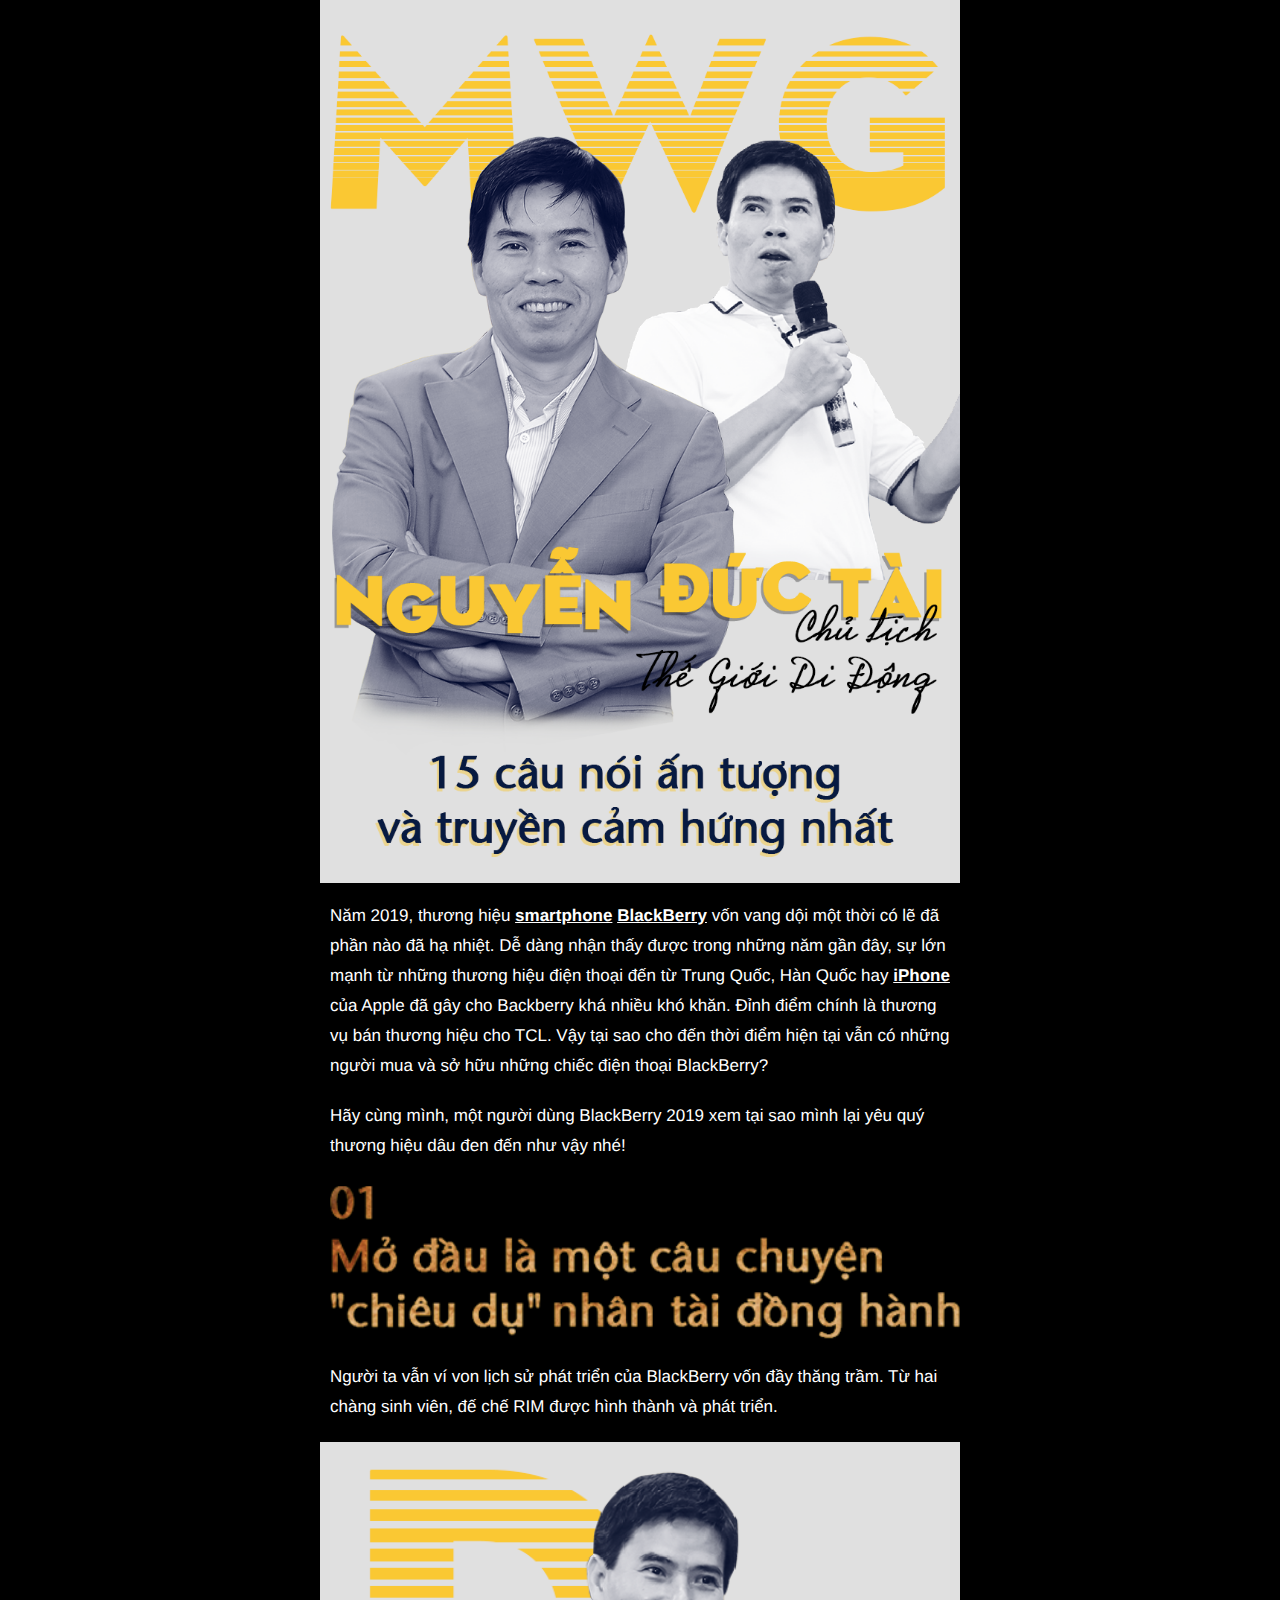
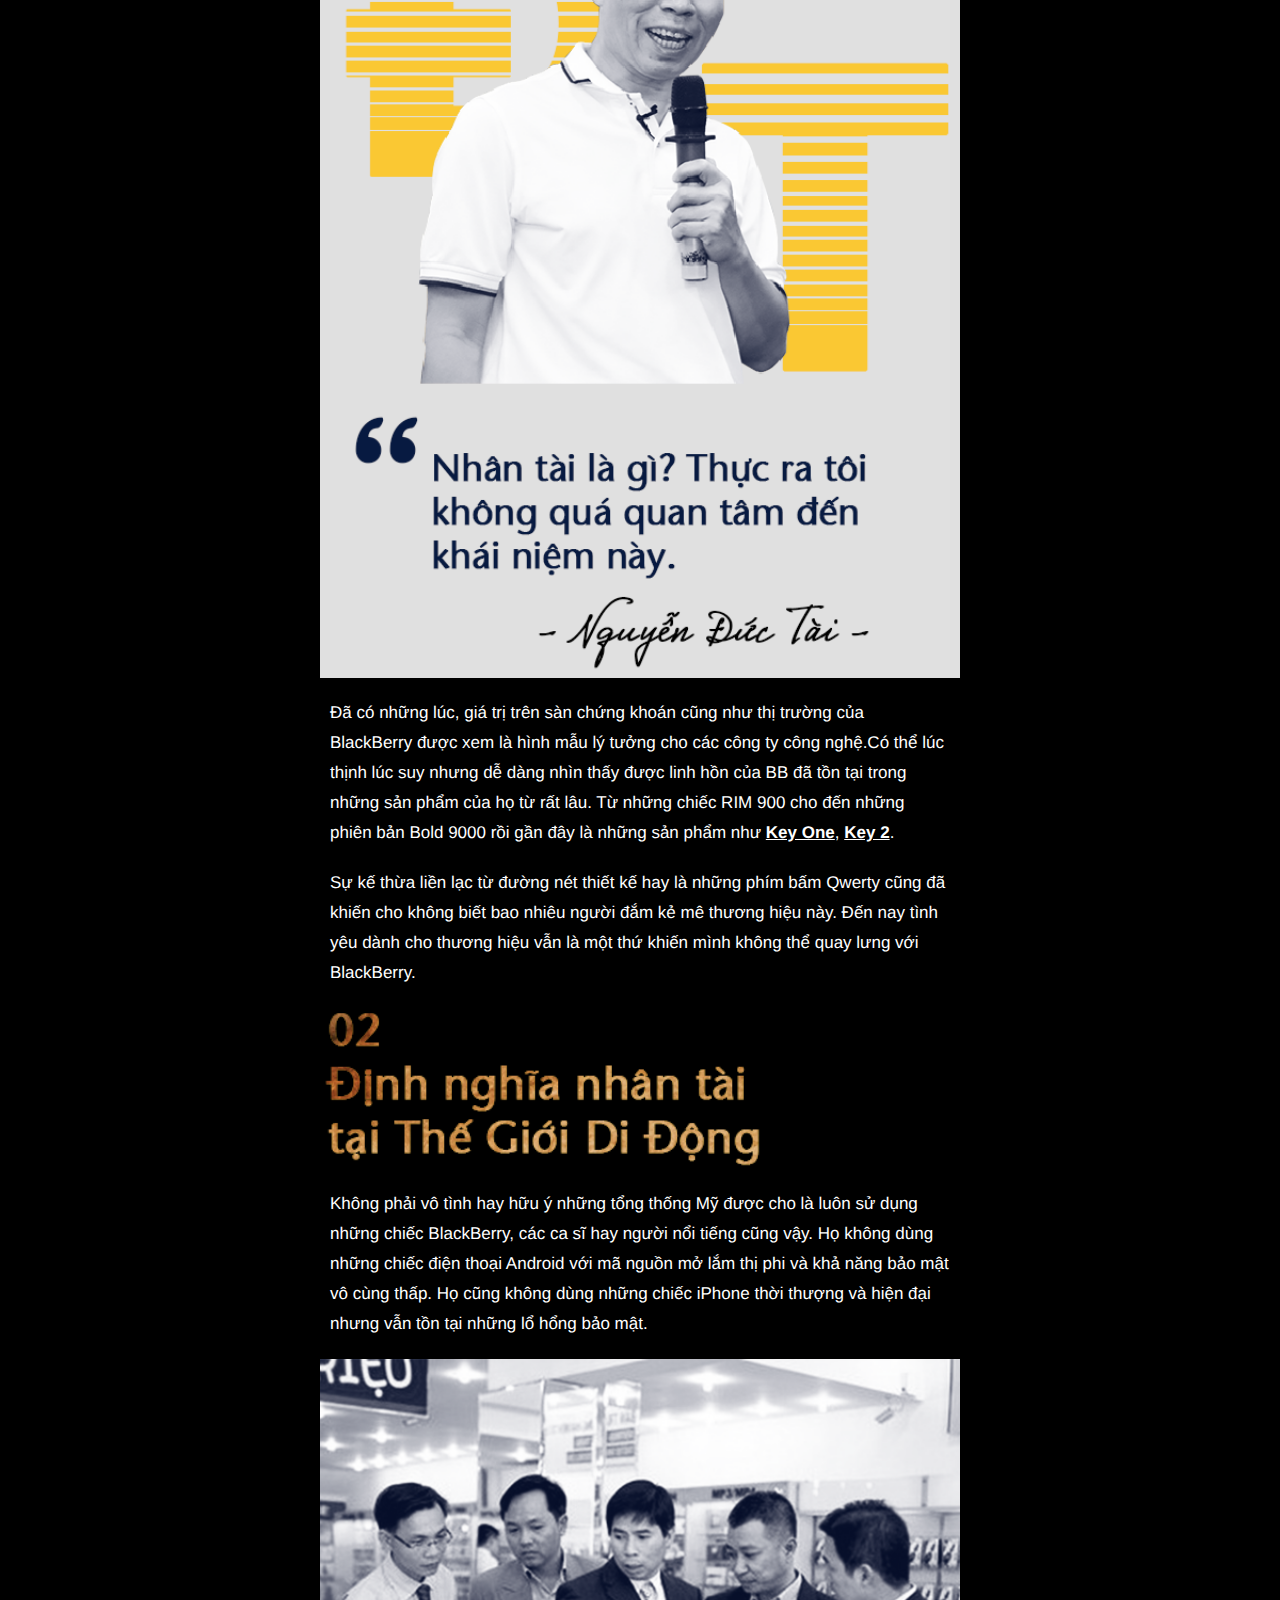
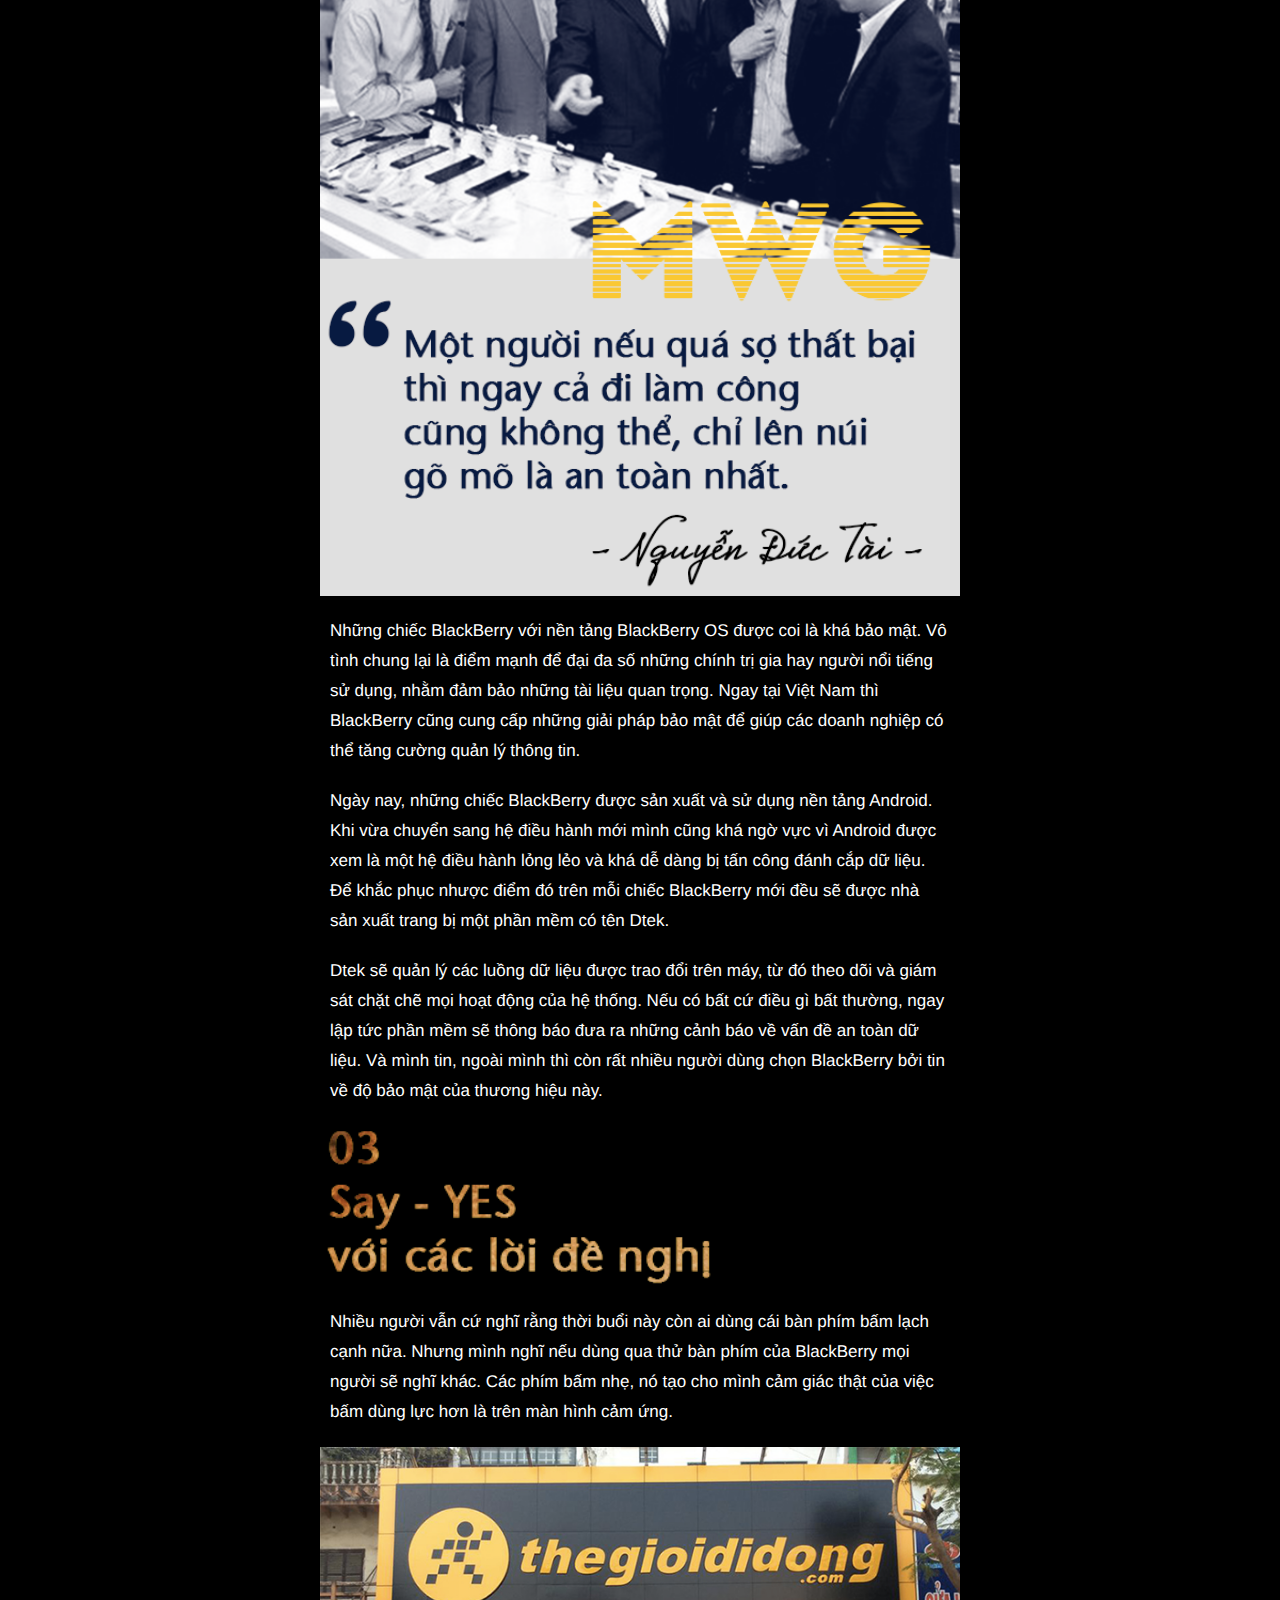
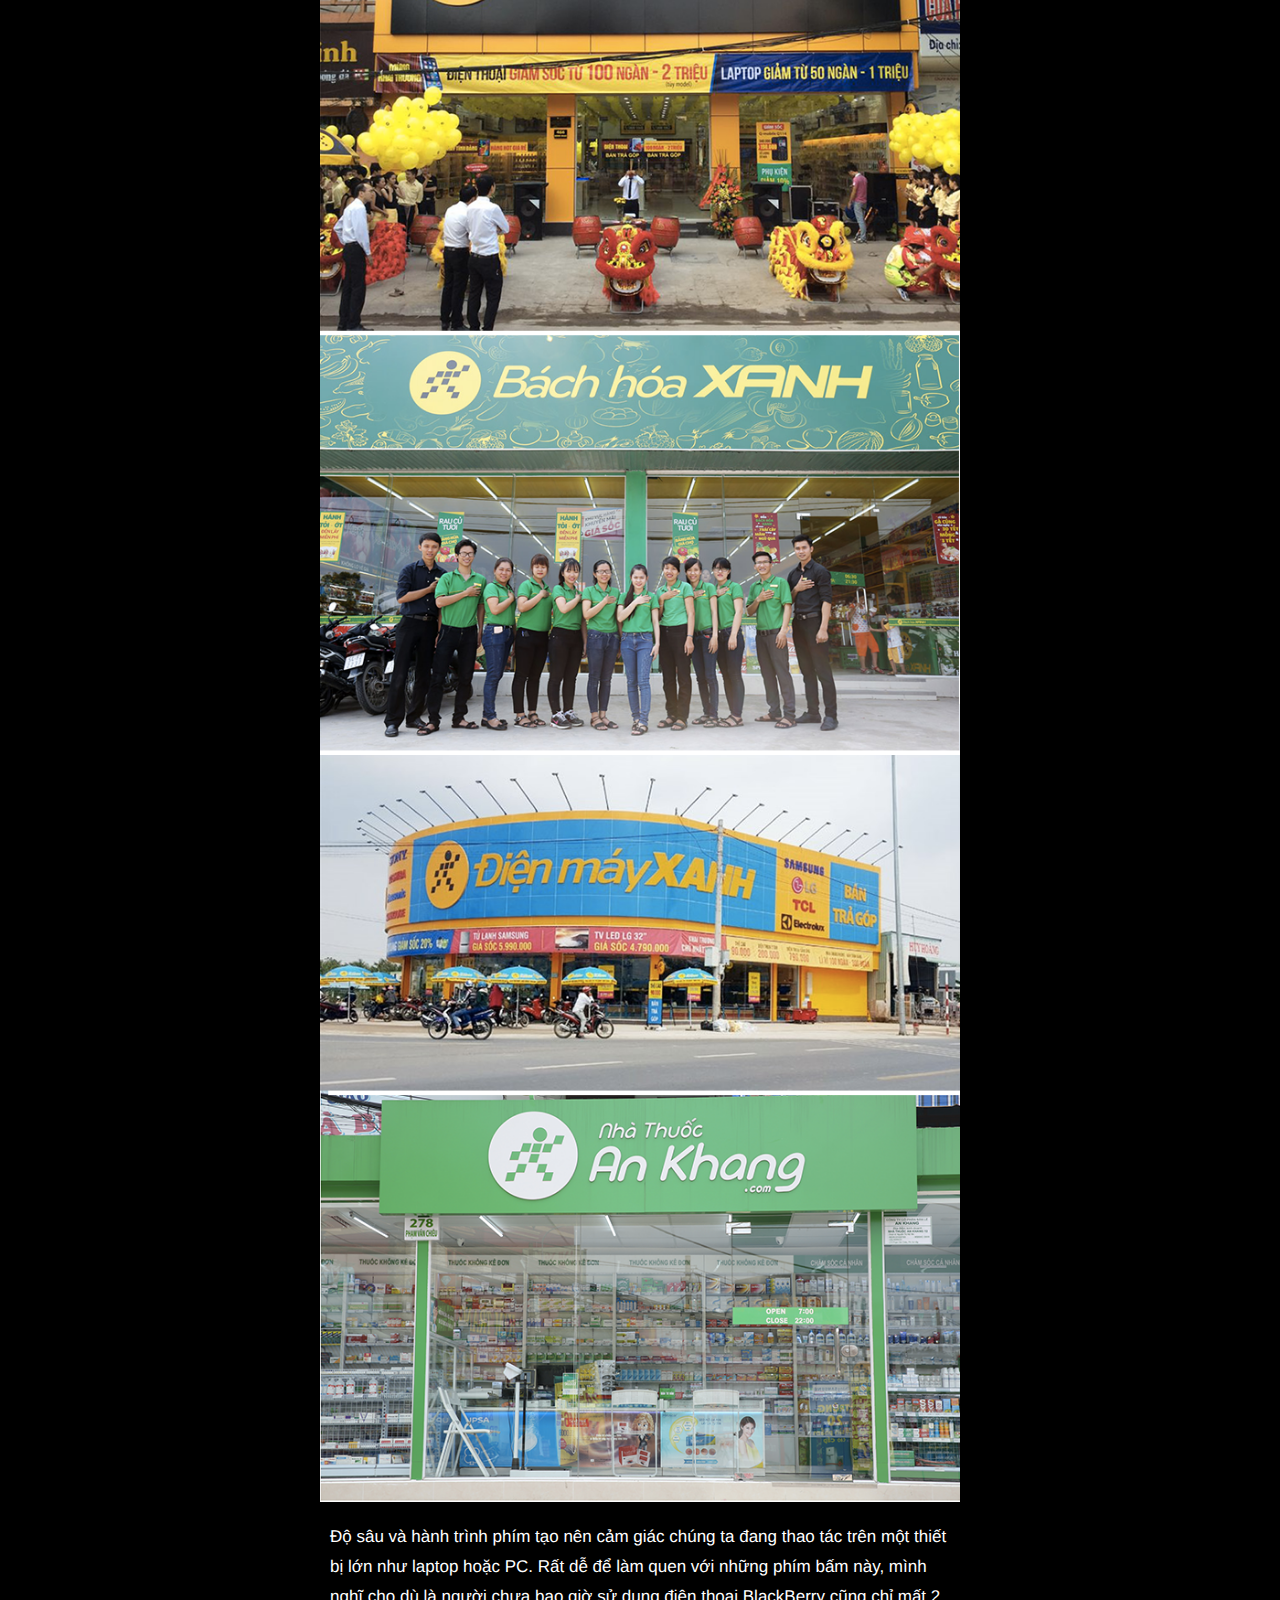
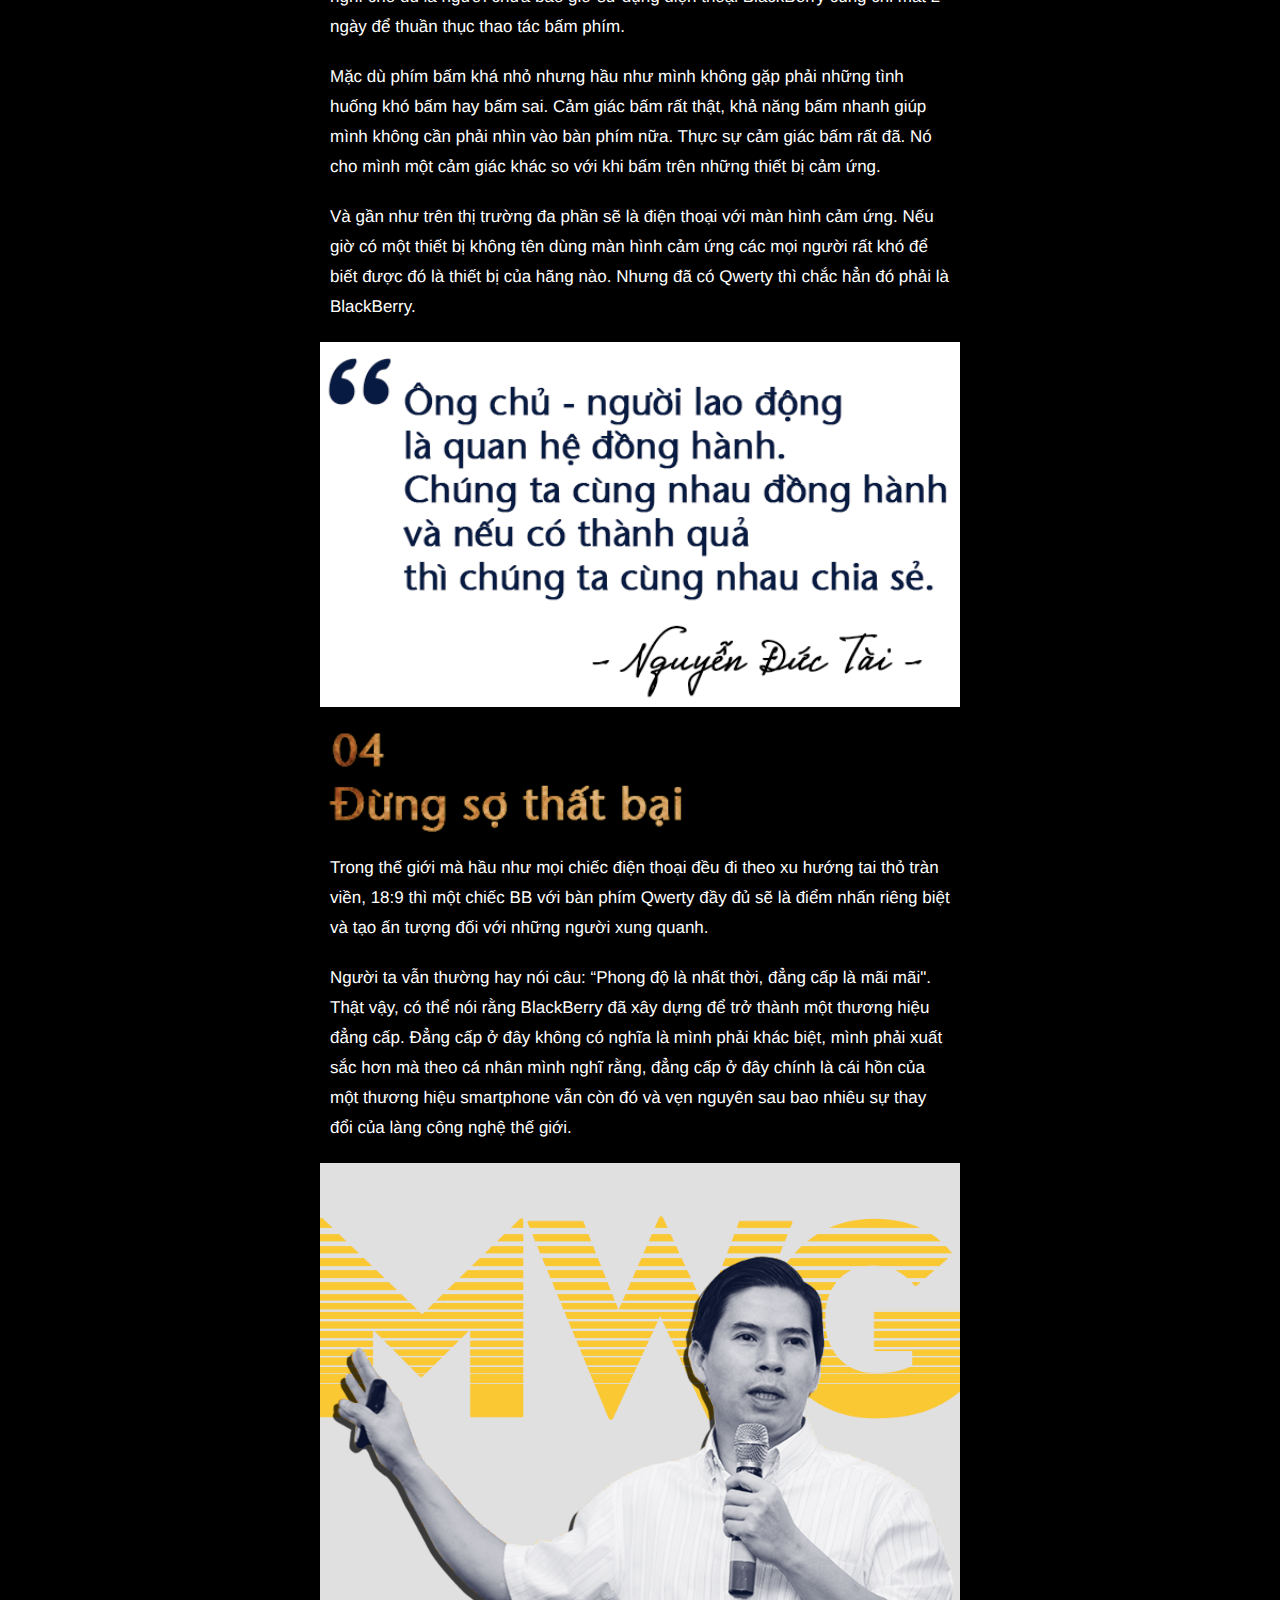
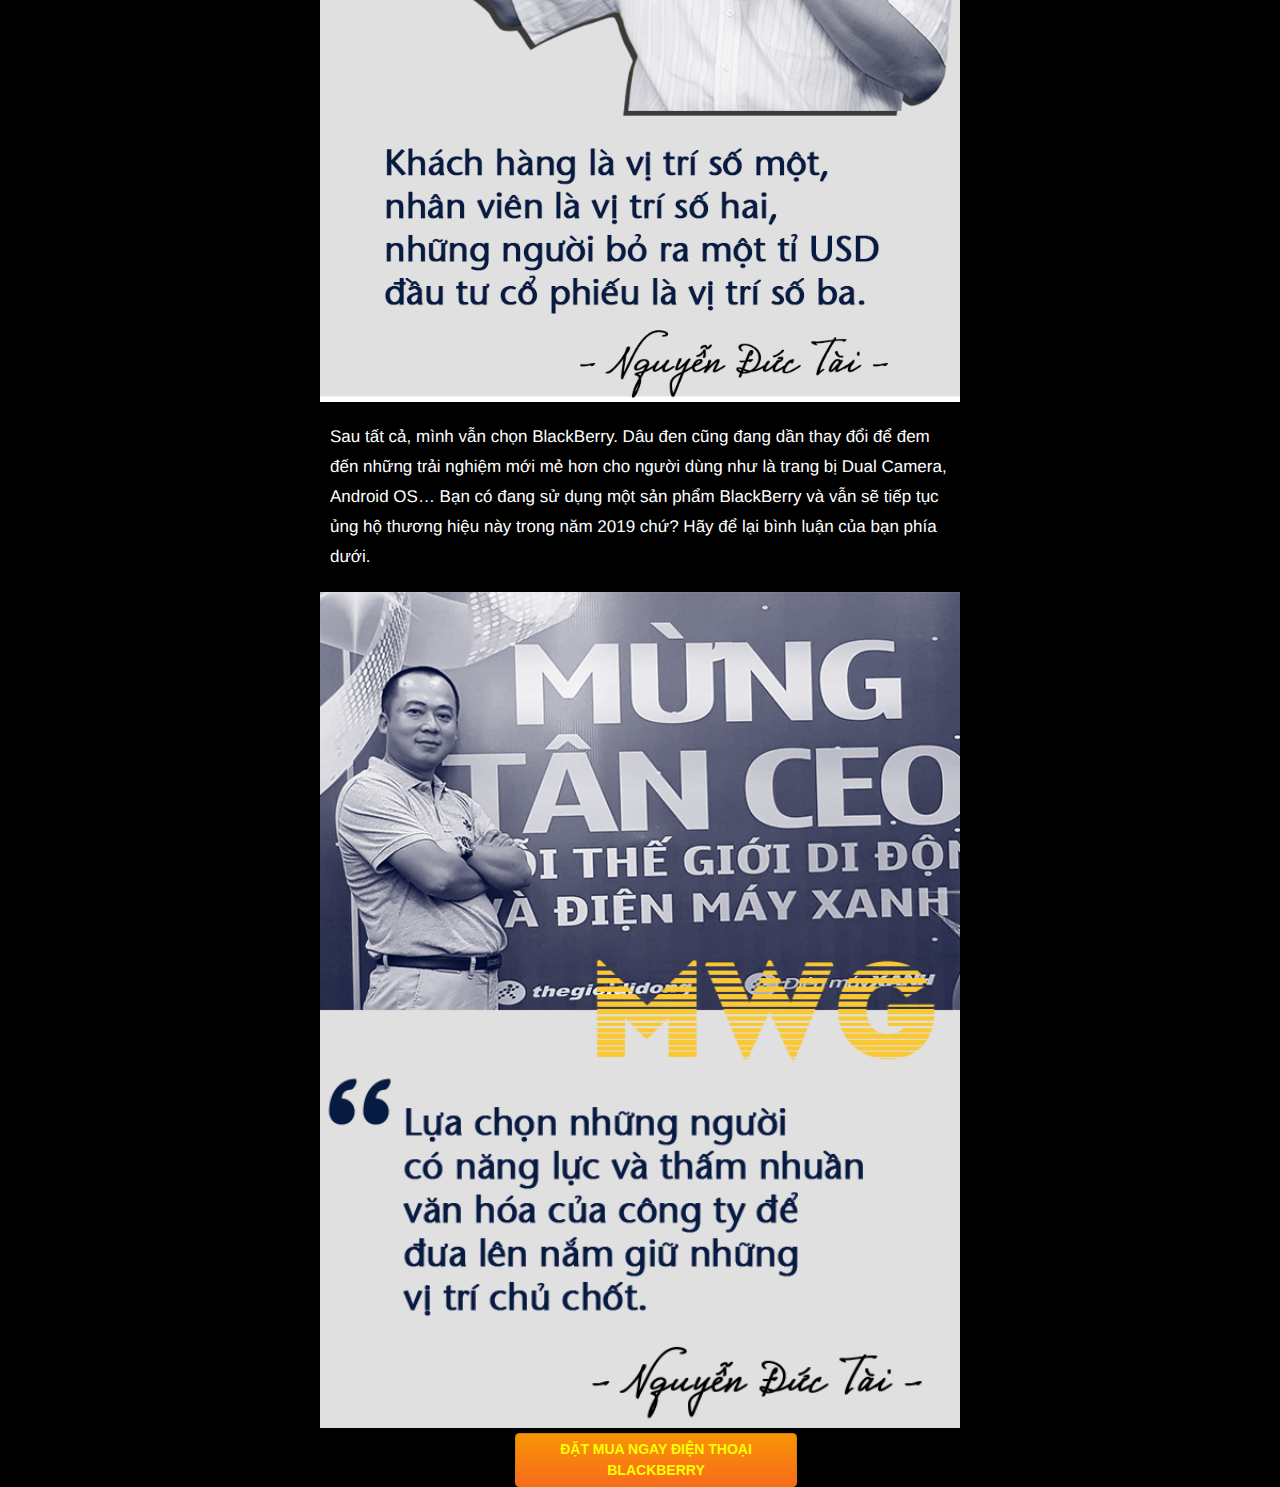
==== MOBILE/index.html @ eb93d522 "first commit" ====
<!donuype html>
<html>
<head>
	<meta charset="utf-8">
	<meta name="viewport" content="width=device-width, height=device-height, initial-scale=1, maximum-scale=1, user-scalable=0" />
	<title>Thế giới di động</title>
	<link href="css/style.css" type="text/css" rel="stylesheet" media="screen">
	<link href="https://fonts.googleapis.com/css?family=Open+Sans" rel="stylesheet">
	<link href="https://fonts.googleapis.com/css?family=Arimo" rel="stylesheet">
</head>
<body>
	<div class="block-header">
		<img src="images/header.png"><br>
	</div>
	<div class="how-richkid">
		<div class="container del-marginbottom">
			<p>Năm 2019, thương hiệu <a href="https://www.thegioididong.com/dtdd" target="_blank" title="smartphone">smartphone</a> <a href="https://www.thegioididong.com/dtdd-blackberry" target="_blank" title="BlackBerry" type="BlackBerry">BlackBerry</a> vốn vang dội một thời có lẽ đã phần nào đã hạ nhiệt. Dễ dàng nhận thấy được trong những năm gần đây, sự lớn mạnh từ những thương hiệu điện thoại đến từ Trung Quốc, Hàn Quốc hay <a href="https://www.thegioididong.com/dtdd-apple-iphone" target="_blank" title="iPhone" type="iPhone">iPhone</a> của Apple đã gây cho Backberry khá nhiều khó khăn. Đỉnh điểm chính là thương vụ bán thương hiệu cho TCL. Vậy tại sao cho đến thời điểm hiện tại vẫn có những người mua và sở hữu những chiếc điện thoại BlackBerry?</p>
			<p>Hãy cùng mình, một người dùng BlackBerry 2019 xem tại sao mình lại yêu quý thương hiệu dâu đen đến như vậy nhé!&nbsp;</p>
			<div class="outline">
				<img src="images/outline01.png">
			</div>
			<p>Người ta vẫn ví von lịch sử phát triển của BlackBerry vốn đầy thăng trầm. Từ hai chàng sinh viên, đế chế RIM được hình thành và phát triển.</p>
			<div class="img-fullscreen">
				<img src="images/img01.png">
			</div>
			<p>Đã có những lúc, giá trị trên sàn chứng khoán cũng như thị trường của BlackBerry được xem là hình mẫu lý tưởng cho các công ty công nghệ.Có thể lúc thịnh lúc suy nhưng dễ dàng nhìn thấy được linh hồn của BB đã tồn tại trong những sản phẩm của họ từ rất lâu. Từ những chiếc RIM 900 cho đến những phiên bản Bold 9000 rồi gần đây là những sản phẩm như <a href="https://www.thegioididong.com/dtdd/blackberry-keyone" target="_blank" title="Key One" type="Key One">Key One</a>, <a href="https://www.thegioididong.com/dtdd/blackberry-key2" target="_blank" title="Key 2" type="Key 2">Key 2</a>.&nbsp;</p>
			<p>Sự kế thừa liền lạc từ đường nét thiết kế hay là những phím bấm Qwerty cũng đã khiến cho không biết bao nhiêu người đắm kẻ mê thương hiệu này. Đến nay tình yêu dành cho thương hiệu vẫn là một thứ khiến mình không thể quay lưng với BlackBerry.&nbsp;&nbsp;</p>
			<div class="outline">
				<img src="images/outline02.png">
			</div>
			<p>Không phải vô tình hay hữu ý những tổng thống Mỹ được cho là luôn sử dụng những chiếc BlackBerry, các ca sĩ hay người nổi tiếng cũng vậy. Họ không dùng những chiếc điện thoại Android với mã nguồn mở lắm thị phi và khả năng bảo mật vô cùng thấp. Họ cũng không dùng những chiếc iPhone thời thượng và hiện đại nhưng vẫn tồn tại những lổ hổng bảo mật.&nbsp;</p>
			<div class="img-fullscreen">
				<img src="images/img02.png">
			</div>
			<p>Những chiếc BlackBerry với nền tảng BlackBerry OS được coi là khá bảo mật. Vô tình chung lại là điểm mạnh để đại đa số những chính trị gia hay người nổi tiếng sử dụng, nhằm đảm bảo những tài liệu quan trọng. Ngay tại Việt Nam thì BlackBerry cũng cung cấp những giải pháp bảo mật để giúp các doanh nghiệp có thể tăng cường quản lý thông tin.&nbsp;</p>
			<p>Ngày nay, những chiếc BlackBerry được sản xuất và sử dụng nền tảng Android. Khi vừa chuyển sang hệ điều hành mới mình cũng khá ngờ vực vì Android được xem là một hệ điều hành lỏng lẻo và khá dễ dàng bị tấn công đánh cắp dữ liệu. Để khắc phục nhược điểm đó trên mỗi chiếc BlackBerry mới đều sẽ được nhà sản xuất trang bị một phần mềm có tên Dtek.&nbsp;</p>
			<p>Dtek sẽ quản lý các luồng dữ liệu được trao đổi trên máy, từ đó theo dõi và giám sát chặt chẽ mọi hoạt động của hệ thống. Nếu có bất cứ điều gì bất thường, ngay lập tức phần mềm sẽ thông báo đưa ra những cảnh báo về vấn đề an toàn dữ liệu. Và mình tin, ngoài mình thì còn rất nhiều người dùng chọn BlackBerry bởi tin về độ bảo mật của thương hiệu này.</p>
			<div class="outline">
				<img src="images/outline03.png">
			</div>
			<p>Nhiều người vẫn cứ nghĩ rằng thời buổi này còn ai dùng cái bàn phím bấm lạch cạnh nữa. Nhưng mình nghĩ nếu dùng qua thử bàn phím của BlackBerry mọi người sẽ nghĩ khác. Các phím bấm nhẹ, nó tạo cho mình cảm giác thật của việc bấm dùng lực hơn là trên màn hình cảm ứng.&nbsp;</p>
			<div class="img-fullscreen">
				<img src="images/img03.png">
			</div>
			<p>Độ sâu và hành trình phím tạo nên cảm giác chúng ta đang thao tác trên một thiết bị lớn như laptop hoặc PC. Rất dễ để làm quen với những phím bấm này, mình nghĩ cho dù là người chưa bao giờ sử dụng điện thoại BlackBerry cũng chỉ mất 2 ngày để thuần thục thao tác bấm phím.&nbsp;</p>
			<p>Mặc dù phím bấm khá nhỏ nhưng hầu như mình không gặp phải những tình huống khó bấm hay bấm sai. Cảm giác bấm rất thật, khả năng bấm nhanh giúp mình không cần phải nhìn vào bàn phím nữa. Thực sự cảm giác bấm rất đã. Nó cho mình một cảm giác khác so với khi bấm trên những thiết bị cảm ứng.</p>
			<p>Và gần như trên thị trường đa phần sẽ là điện thoại với màn hình cảm ứng. Nếu giờ có một thiết bị không tên dùng màn hình cảm ứng các mọi người rất khó để biết được đó là thiết bị của hãng nào. Nhưng đã có Qwerty thì chắc hẳn đó phải là BlackBerry.</p>
			<div class="img-fullscreen">
				<img src="images/img04.png">
			</div>
			<div class="outline">
				<img src="images/outline04.png">
			</div>
			<p>Trong thế giới mà hầu như mọi chiếc điện thoại đều đi theo xu hướng tai thỏ tràn viền, 18:9 thì một chiếc BB với bàn phím Qwerty đầy đủ sẽ là điểm nhấn riêng biệt và tạo ấn tượng đối với những người xung quanh.&nbsp;</p>
			<p>Người ta vẫn thường hay nói câu: “Phong độ là nhất thời, đẳng cấp là mãi mãi". Thật vậy, có thể nói rằng BlackBerry đã xây dựng để trở thành một thương hiệu đẳng cấp. Đẳng cấp ở đây không có nghĩa là mình phải khác biệt, mình phải xuất sắc hơn mà theo cá nhân mình nghĩ rằng, đẳng cấp ở đây chính là cái hồn của một thương hiệu smartphone vẫn còn đó và vẹn nguyên sau bao nhiêu sự thay đổi của làng công nghệ thế giới.&nbsp;</p>
			<div class="img-fullscreen">
				<img src="images/img05.png">
			</div>
			<p>Sau tất cả, mình vẫn chọn BlackBerry. Dâu đen cũng đang dần thay đổi để đem đến những trải nghiệm mới mẻ hơn cho người dùng như là trang bị Dual Camera, Android OS… Bạn có đang sử dụng một sản phẩm BlackBerry và vẫn sẽ tiếp tục ủng hộ thương hiệu này trong năm 2019 chứ? Hãy để lại bình luận của bạn phía dưới.</p>
			<div class="img-fullscreen">
				<img style="margin: 0;" class="del-marginbottom"src="images/img06.png">
			</div>
		</div>
	</div>
	<div class="button_buy">
		<a class="buynow" href="https://www.thegioididong.com/dtdd-blackberry" rel="nofollow" target="_blank" title="Đặt mua ngay điện thoại Blackberry" type="Đặt mua ngay điện thoại Blackberry"><span>Đặt mua ngay điện thoại Blackberry</span></a>
	</div>
</div>
</body>
---- MOBILE/css/style.css ----
* {
    margin: 0;
    padding: 0;
}

img {
    border: 0;
}

a {
    /*text-decoration: none;*/
}

ul, ol {
    /*list-style: none;*/
    list-style: inside;
}

.clr {
    clear: both;
}

body, input, button, option, textarea, label, select, legend, h1, h2, h3, h4, h5, h6, h1 a, h2 a, h3 a, h4 a, h5 a, h6 a {
    font: 14px/18px Arial, Helvetica, sans-serif;
    color: #333;
    outline: none;
}
p {
    -webkit-margin-before: 0;
    -webkit-margin-after: 0;
    -webkit-margin-start: 0;
    -webkit-margin-end: 0;
    text-rendering: geometricPrecision;
}
input[type=text], input[type=tel], textarea {
    -webkit-appearance: none;
}
body{
    background-color: black;
    color: white;
}
body a:link{
    color: white;
    font-weight: bold;
}
.wrapper-tt{
    font-family: 'Open Sans', sans-serif;
    width: 100%;
    max-width: 640px;
    display: block;
    margin: auto
}
[class^="icontt-"], [class*="icontt-"] {
    background-image:url(../images/iconsocial.png);
    background-repeat: no-repeat;
    display: inline-block;
    height: 72px;
    width: 72px;
    line-height: 30px;
    vertical-align: middle;
    background-size: 72px 256px;
}

.block-header img{
    width: 100%;
    max-width: 640px;
    display: block;
    margin: auto
}
.container{
    max-width: 640px;
    margin: 0 auto;
}

p, ul{
    padding: 0 10px;
    font-family: Helvetica;
    font-size: 17px;
    line-height: 30px !important;
}
iframe{
    display: block;
    margin: 0 auto;
}
.outline img {
    width: 100%;
}
.font-bold{
    font-weight: bold;
}
.img-fullscreen img{
    width: 100%;
}
.how-richkid .container, .combo-cheapkid .container, .combo-richkid .container{
    margin-bottom: 20px;
}

.del-marginbottom{
    margin-bottom: 0 !important;
}
.del-margintop{
    margin-top: 0 !important;
}
.how-richkid img, .combo-cheapkid img{
    margin-bottom: 20px;
}
.outline img{
    margin-top: 0;   
}

h3 iframe{
    margin-bottom: 10px;
}

.container p{
   margin-bottom: 20px;
}

.button_buy{
    max-width: 250px;
    margin: 0 auto;
}

.buynow{
    margin: auto;
    width: 250px;
    text-align: center;
    line-height: 20.8px;
    background: -webkit-linear-gradient(top,#f89406,#f76b1c);
    border: 1px solid #d97f00;
    padding: 5px 15px;
    text-align: center;
    color: #fff;
    text-transform: uppercase;
    border-radius: 4px;
    font-size: 14px;
    font-weight: bold;
    display: inline-block;
    margin-top: 5px;
    text-decoration: none;
    
}

.buynow span{
    color: rgb(255, 255, 0);
    font-weight: bold;
}
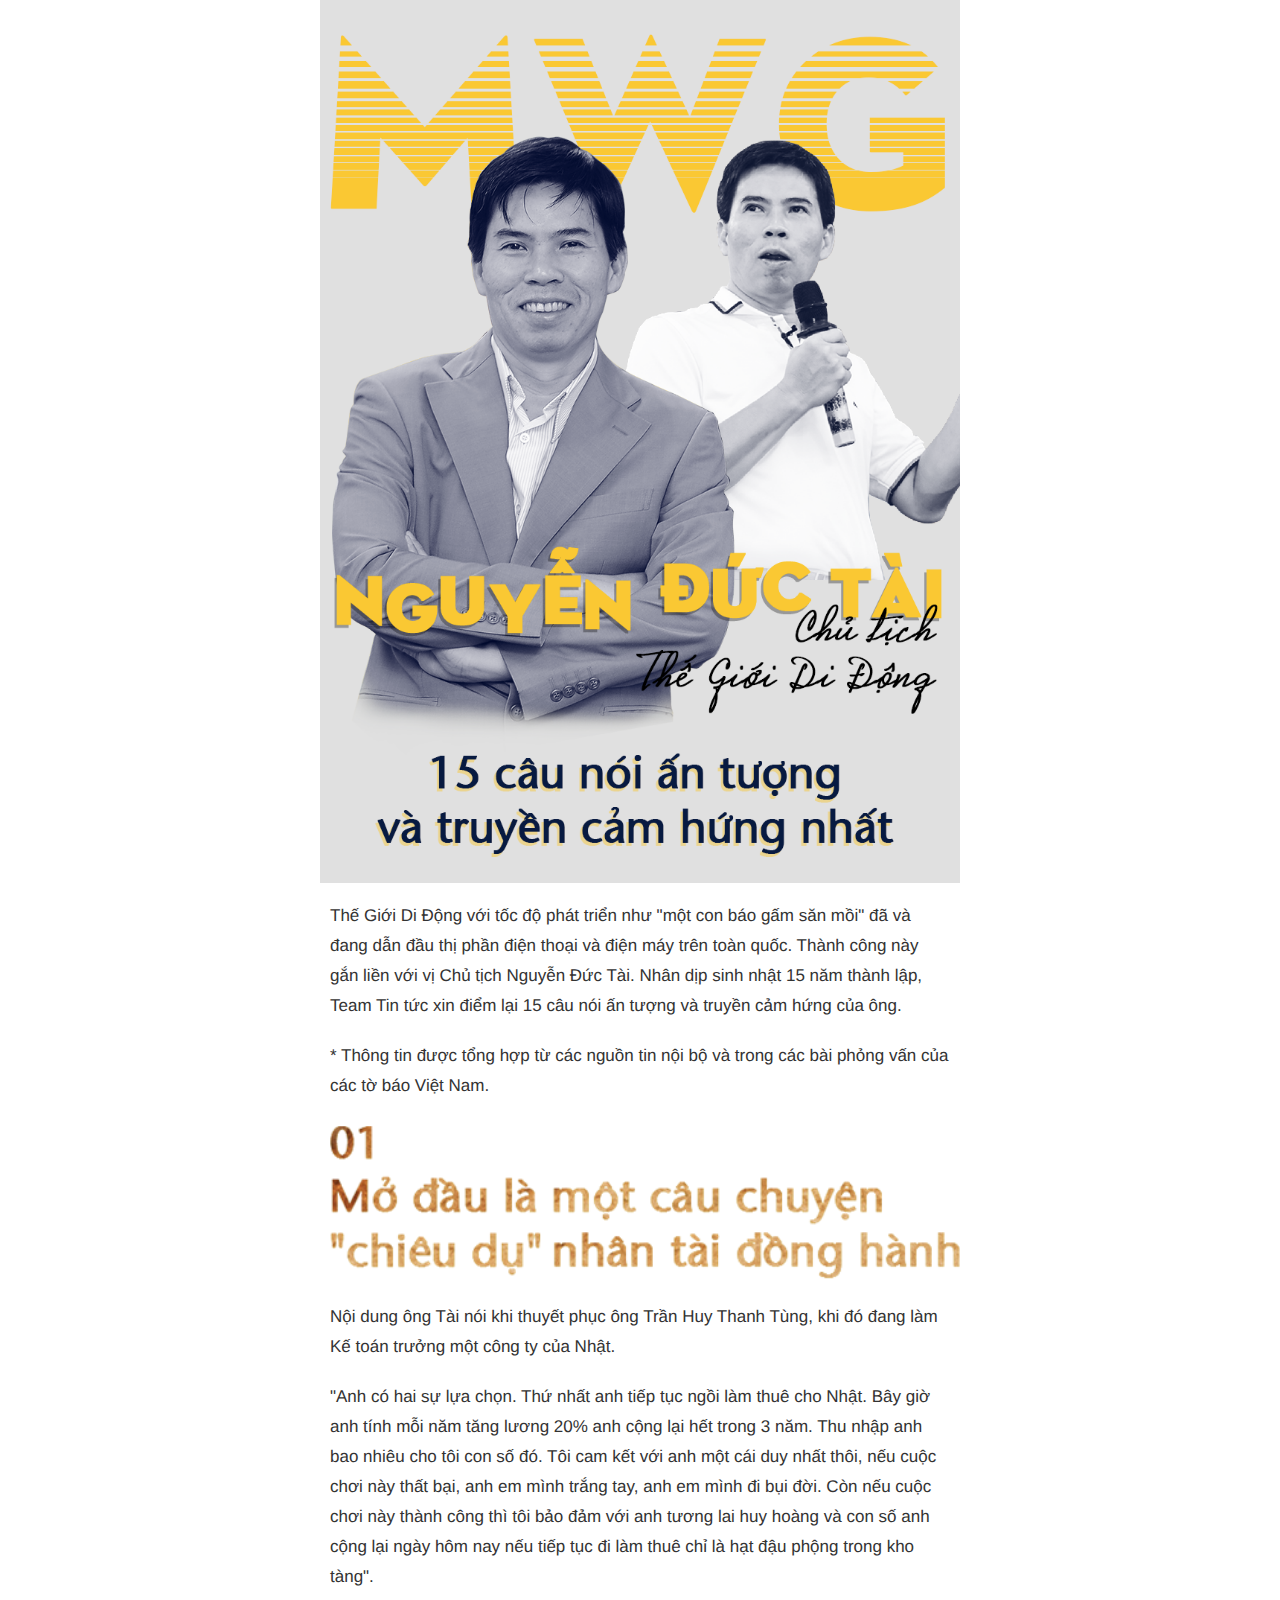
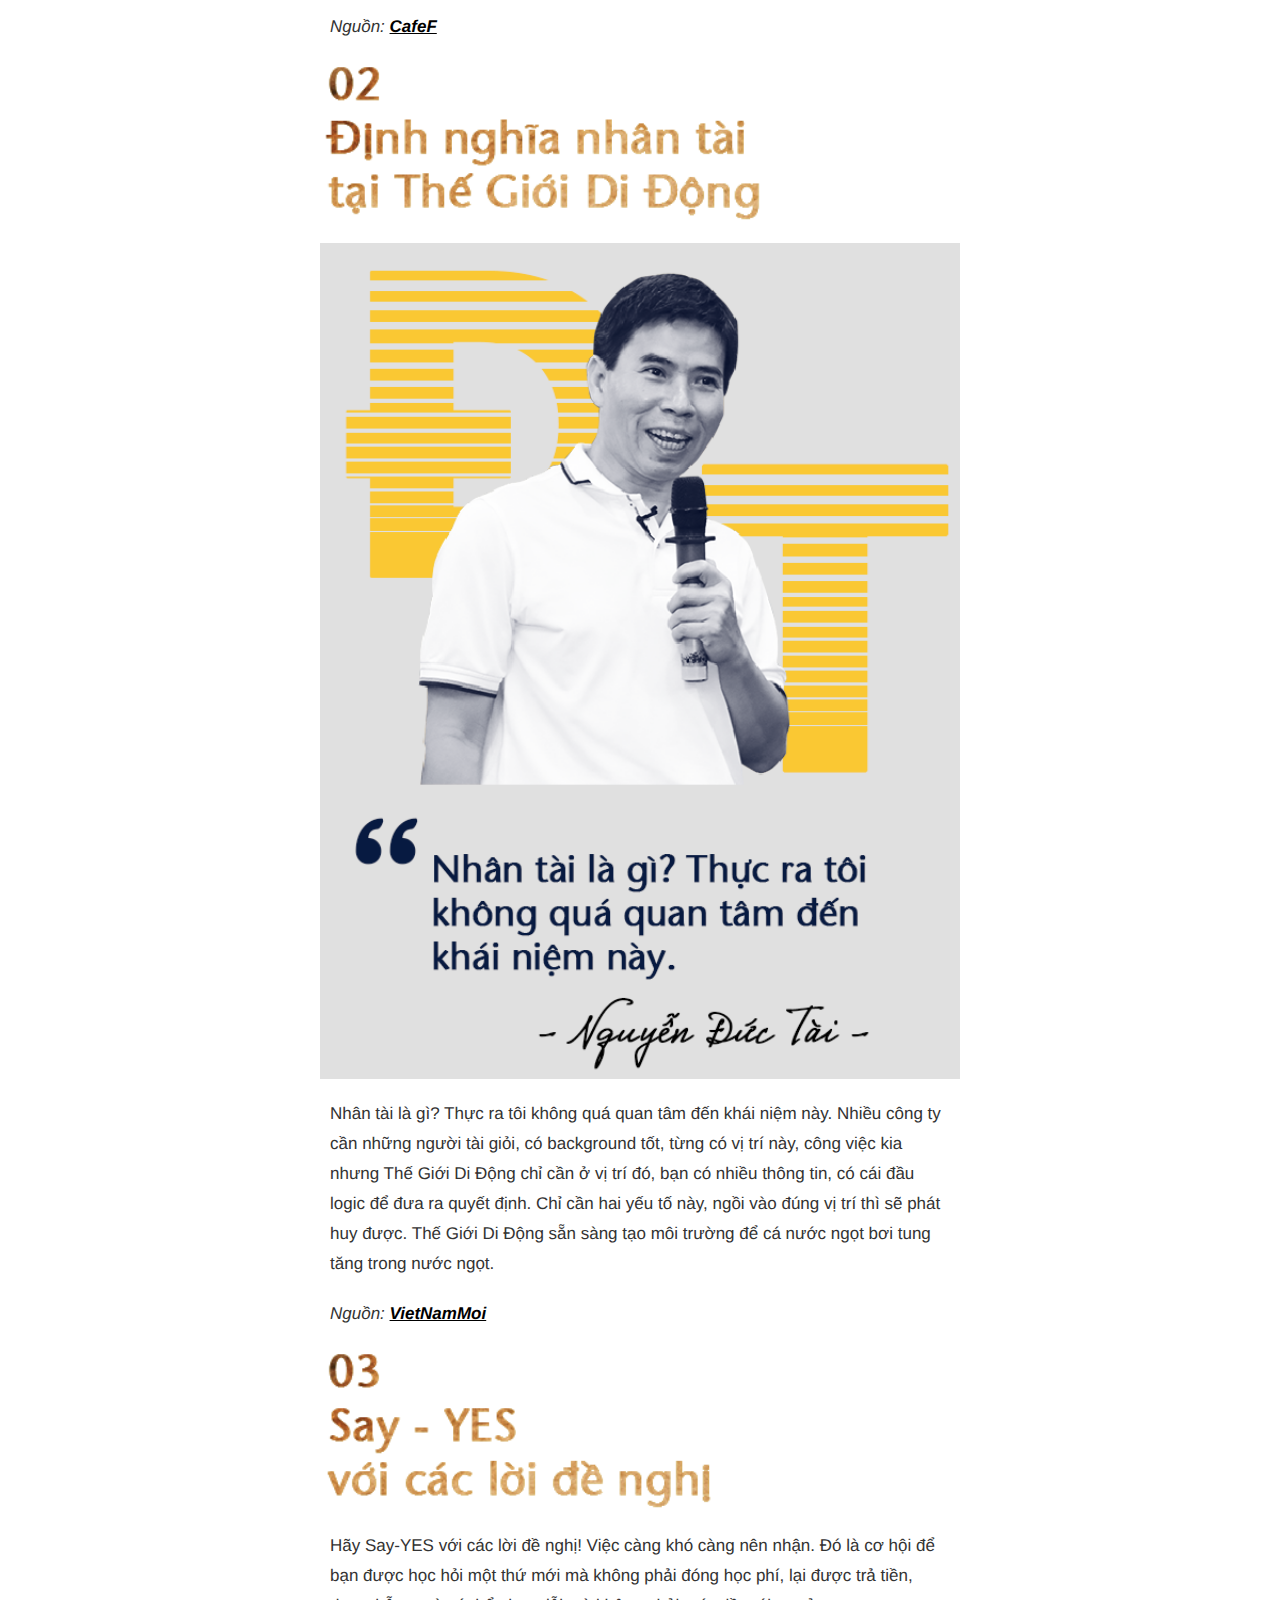
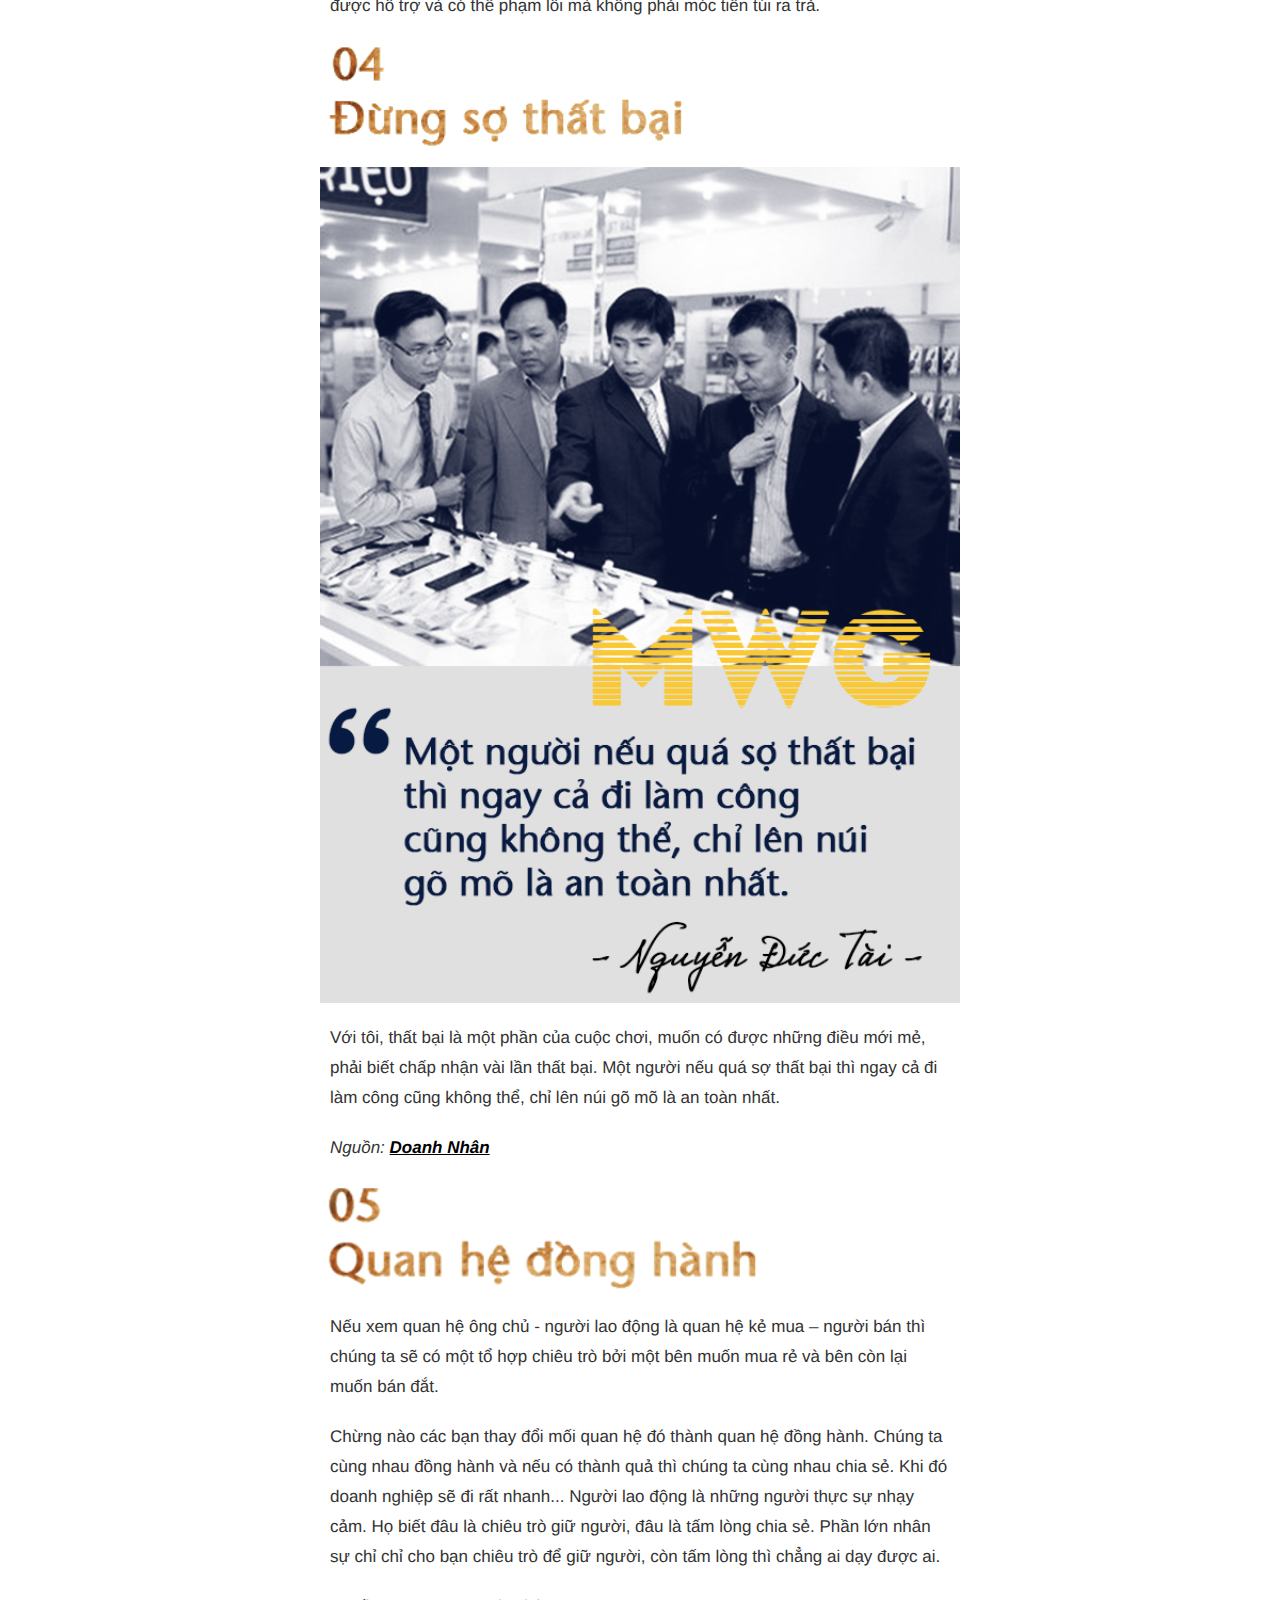
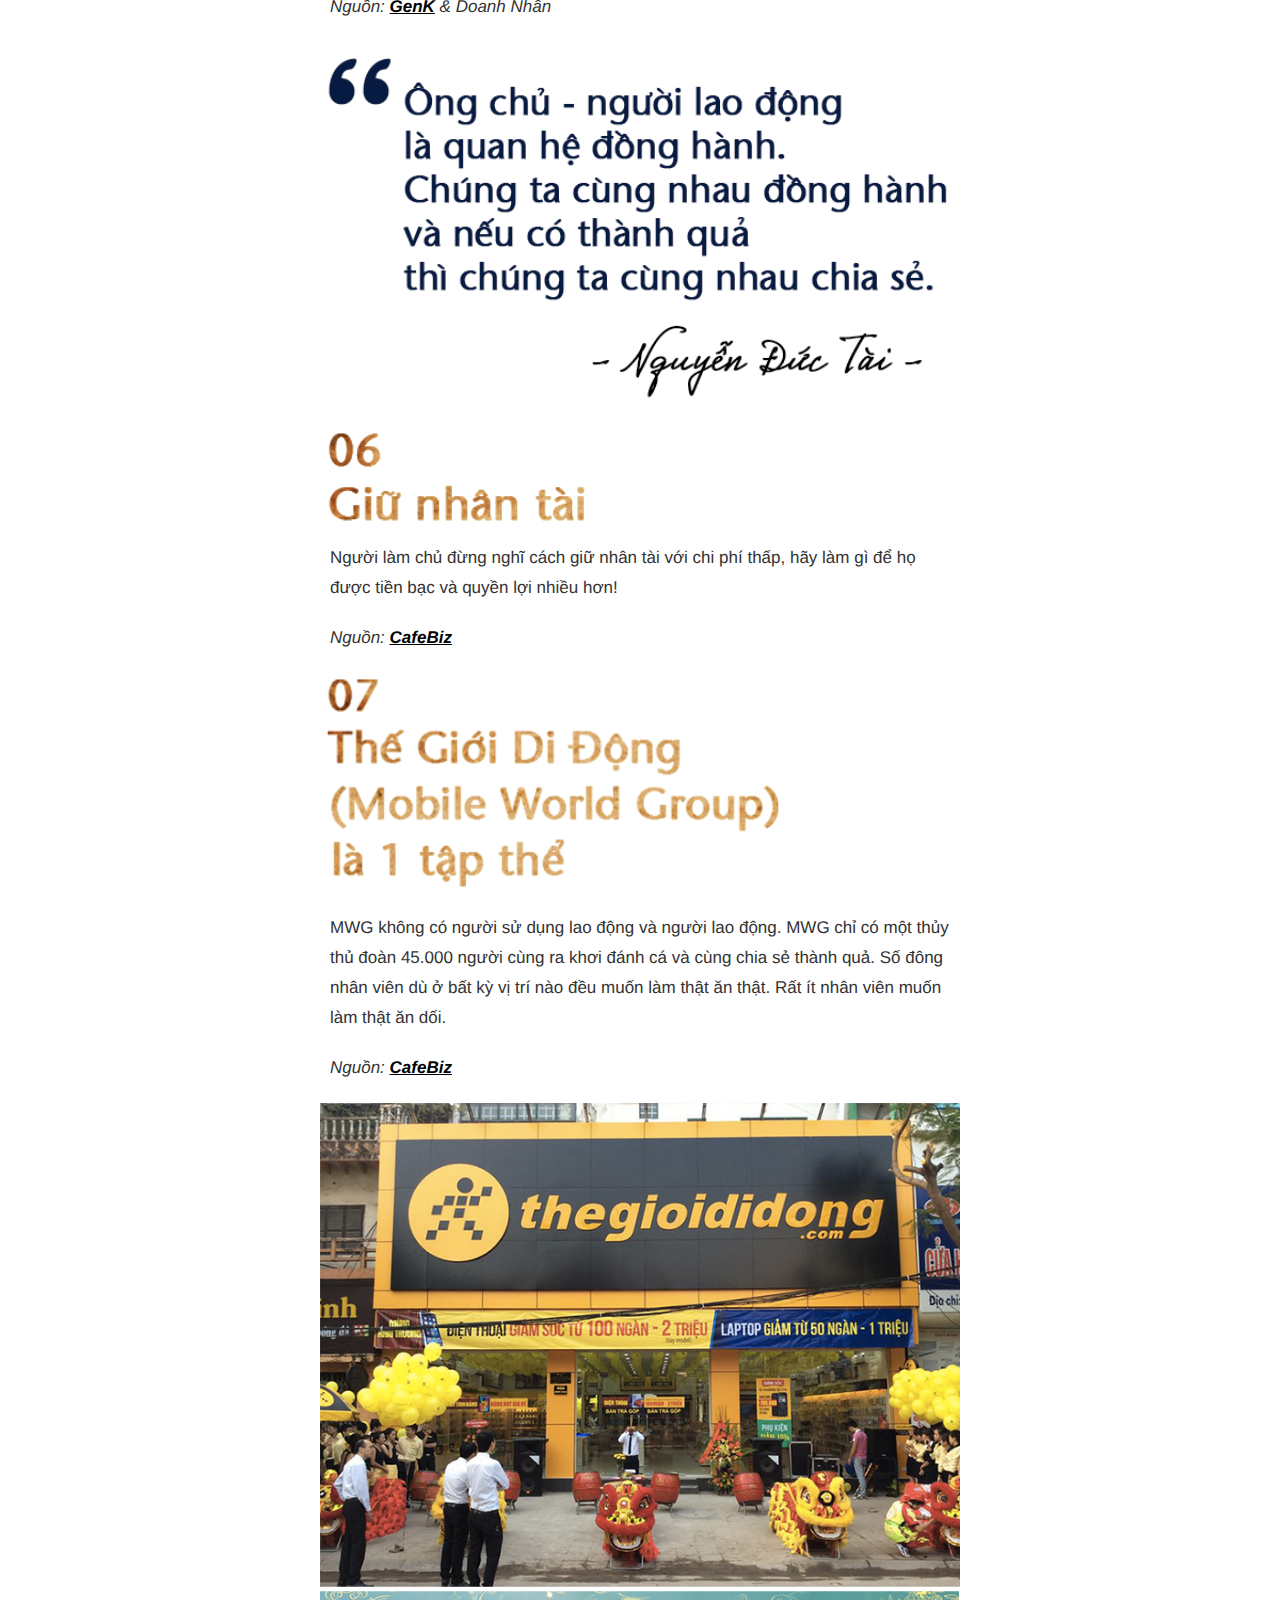
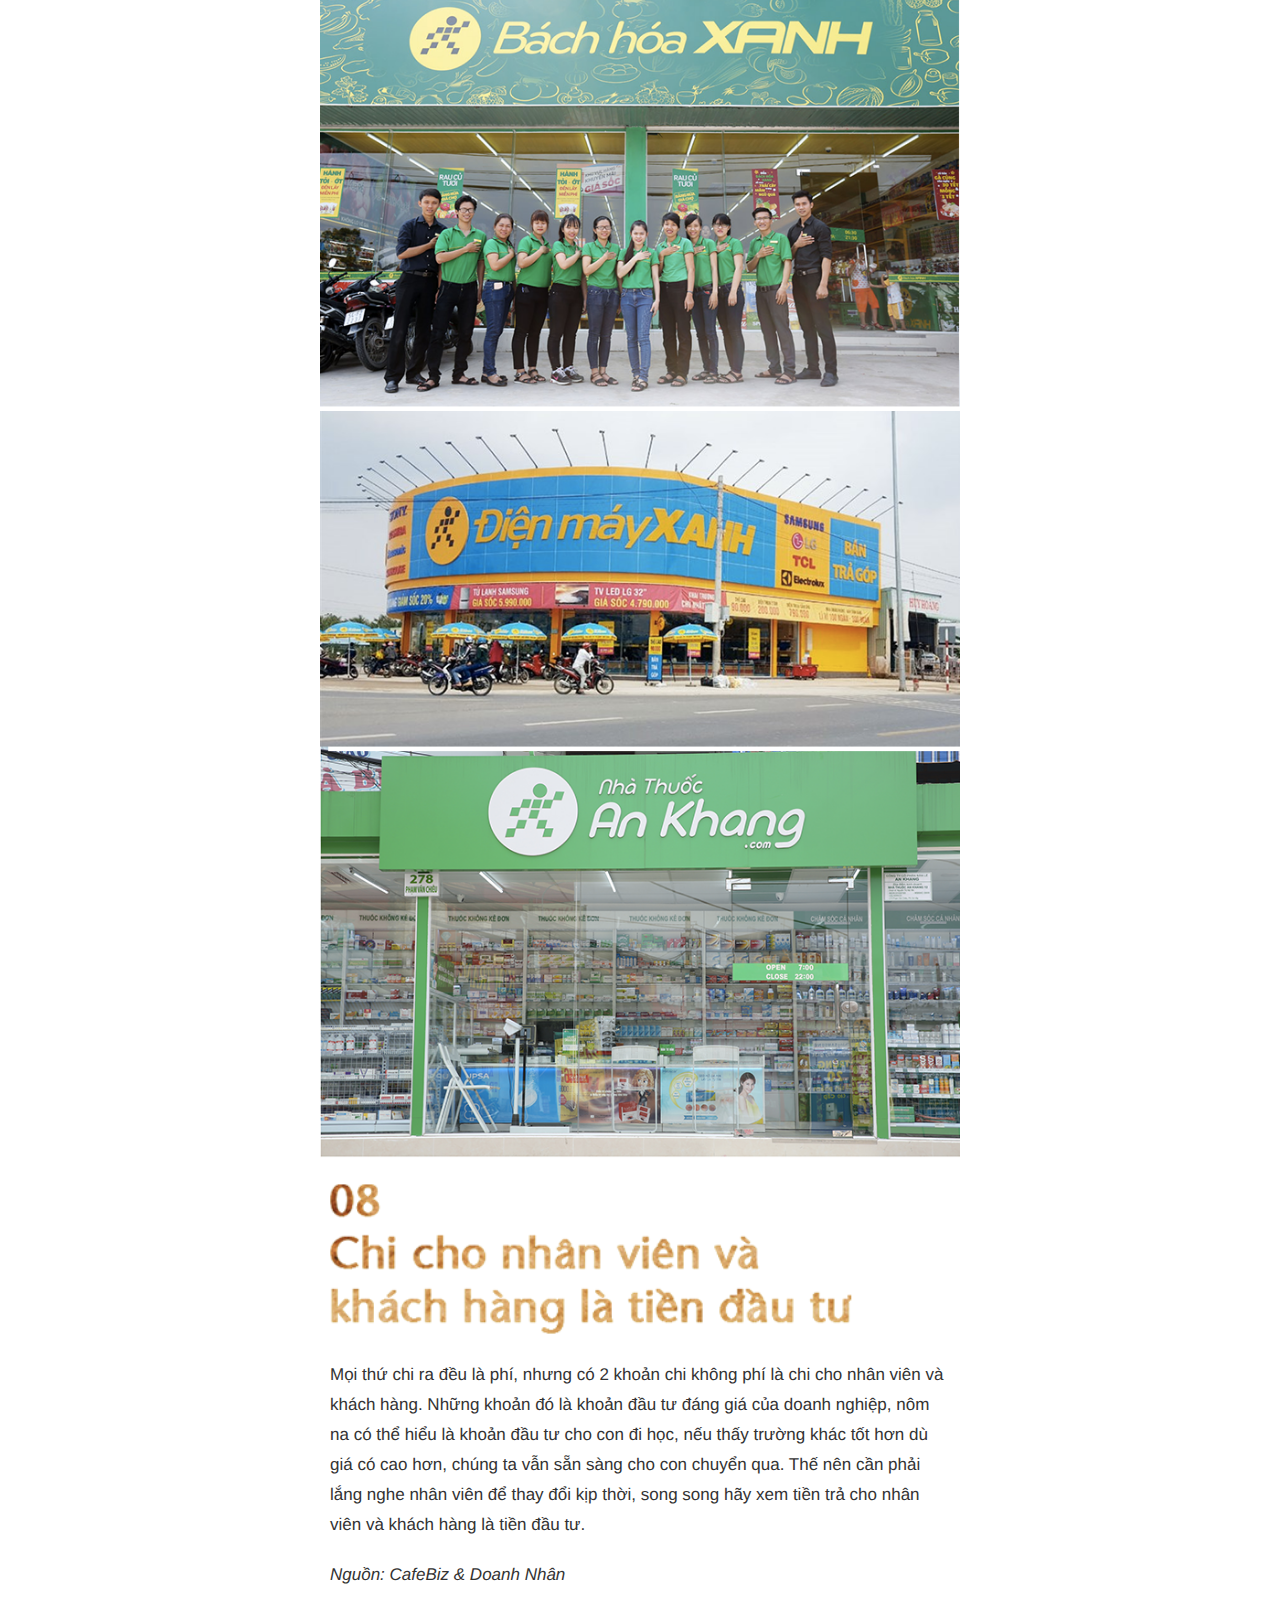
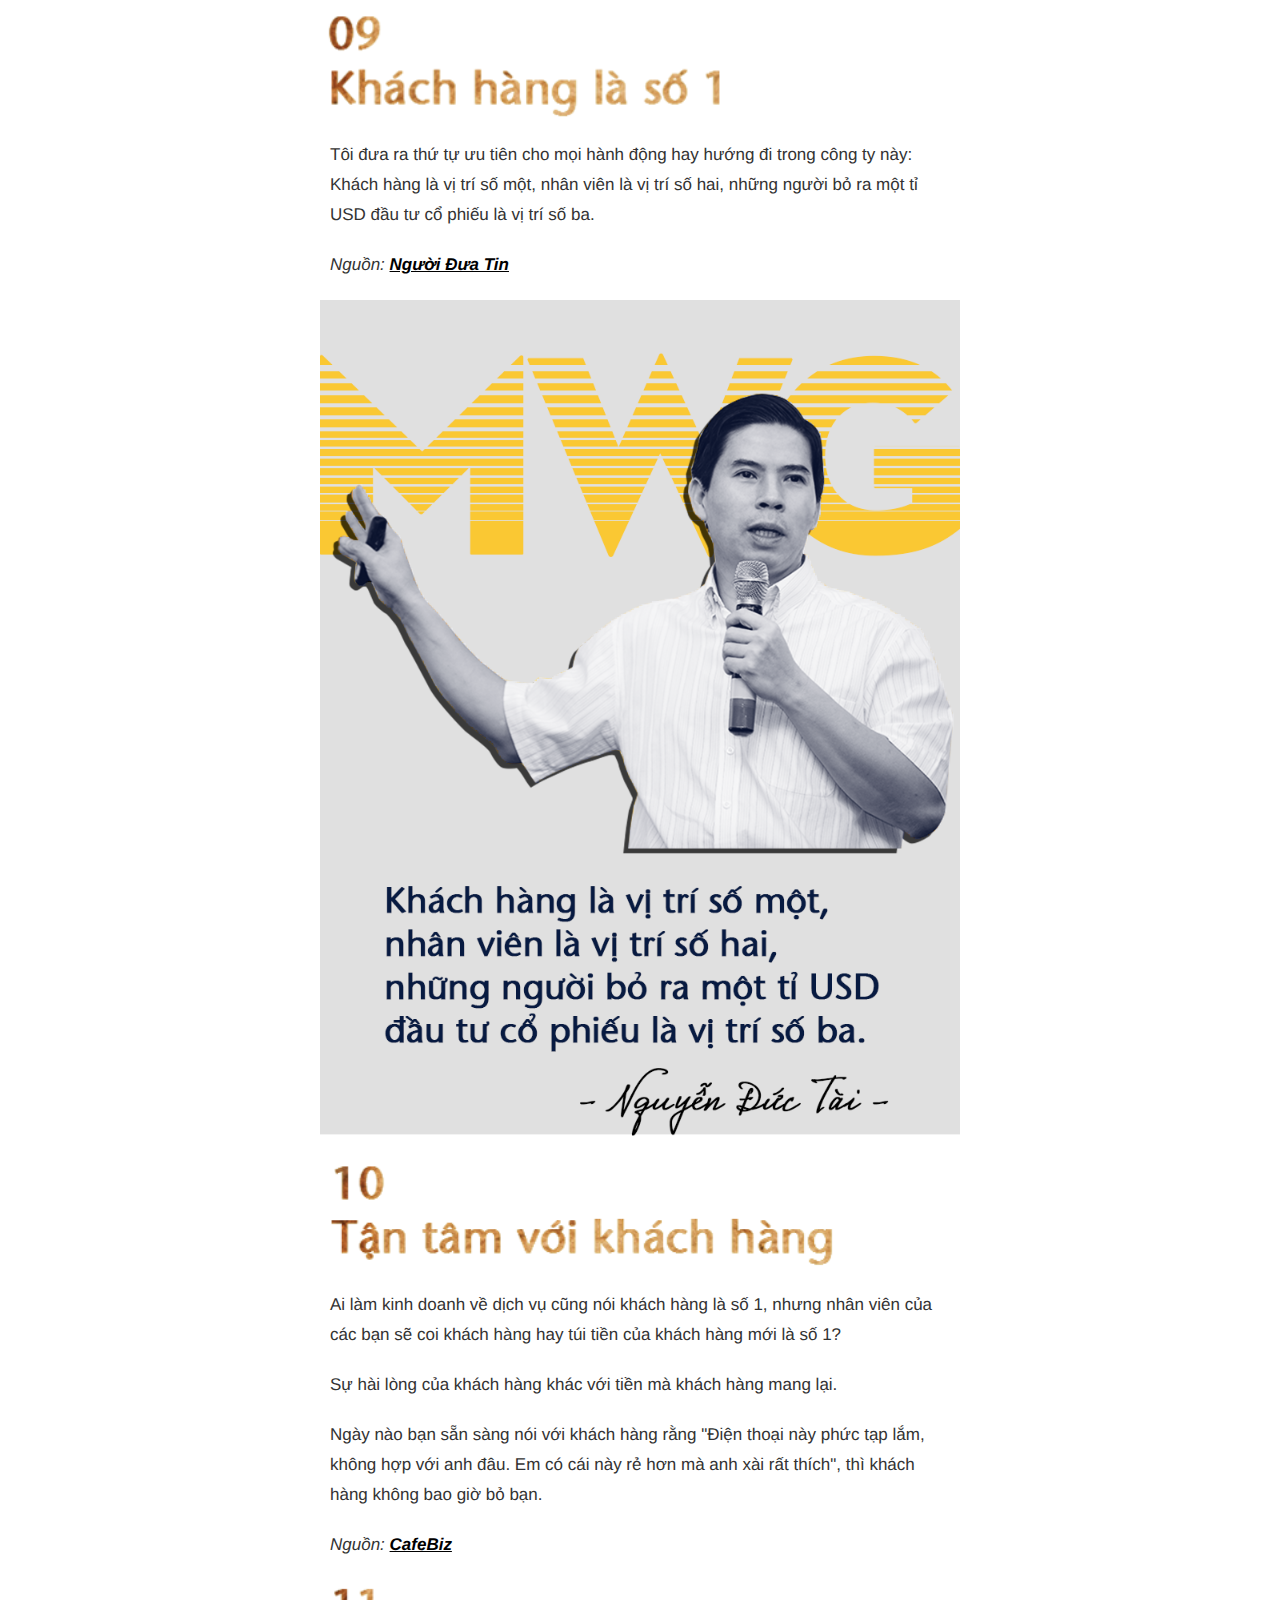
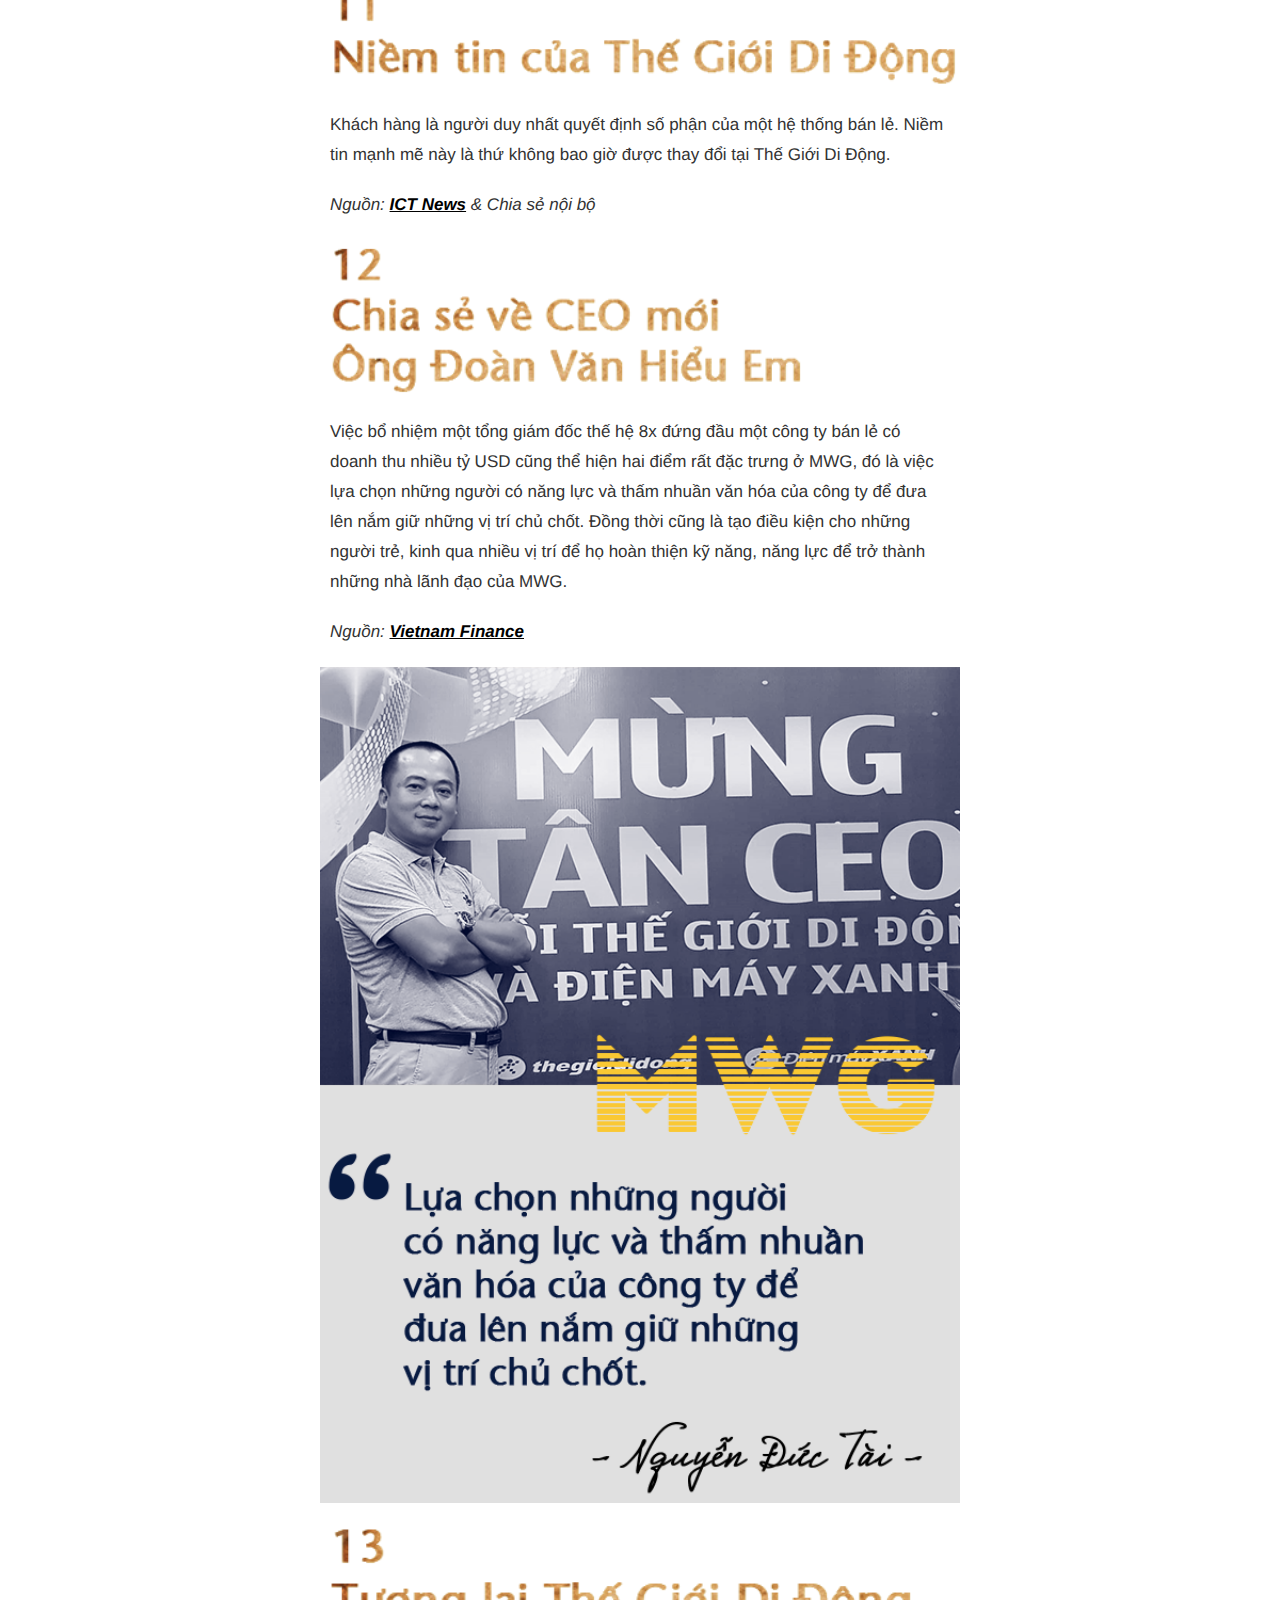
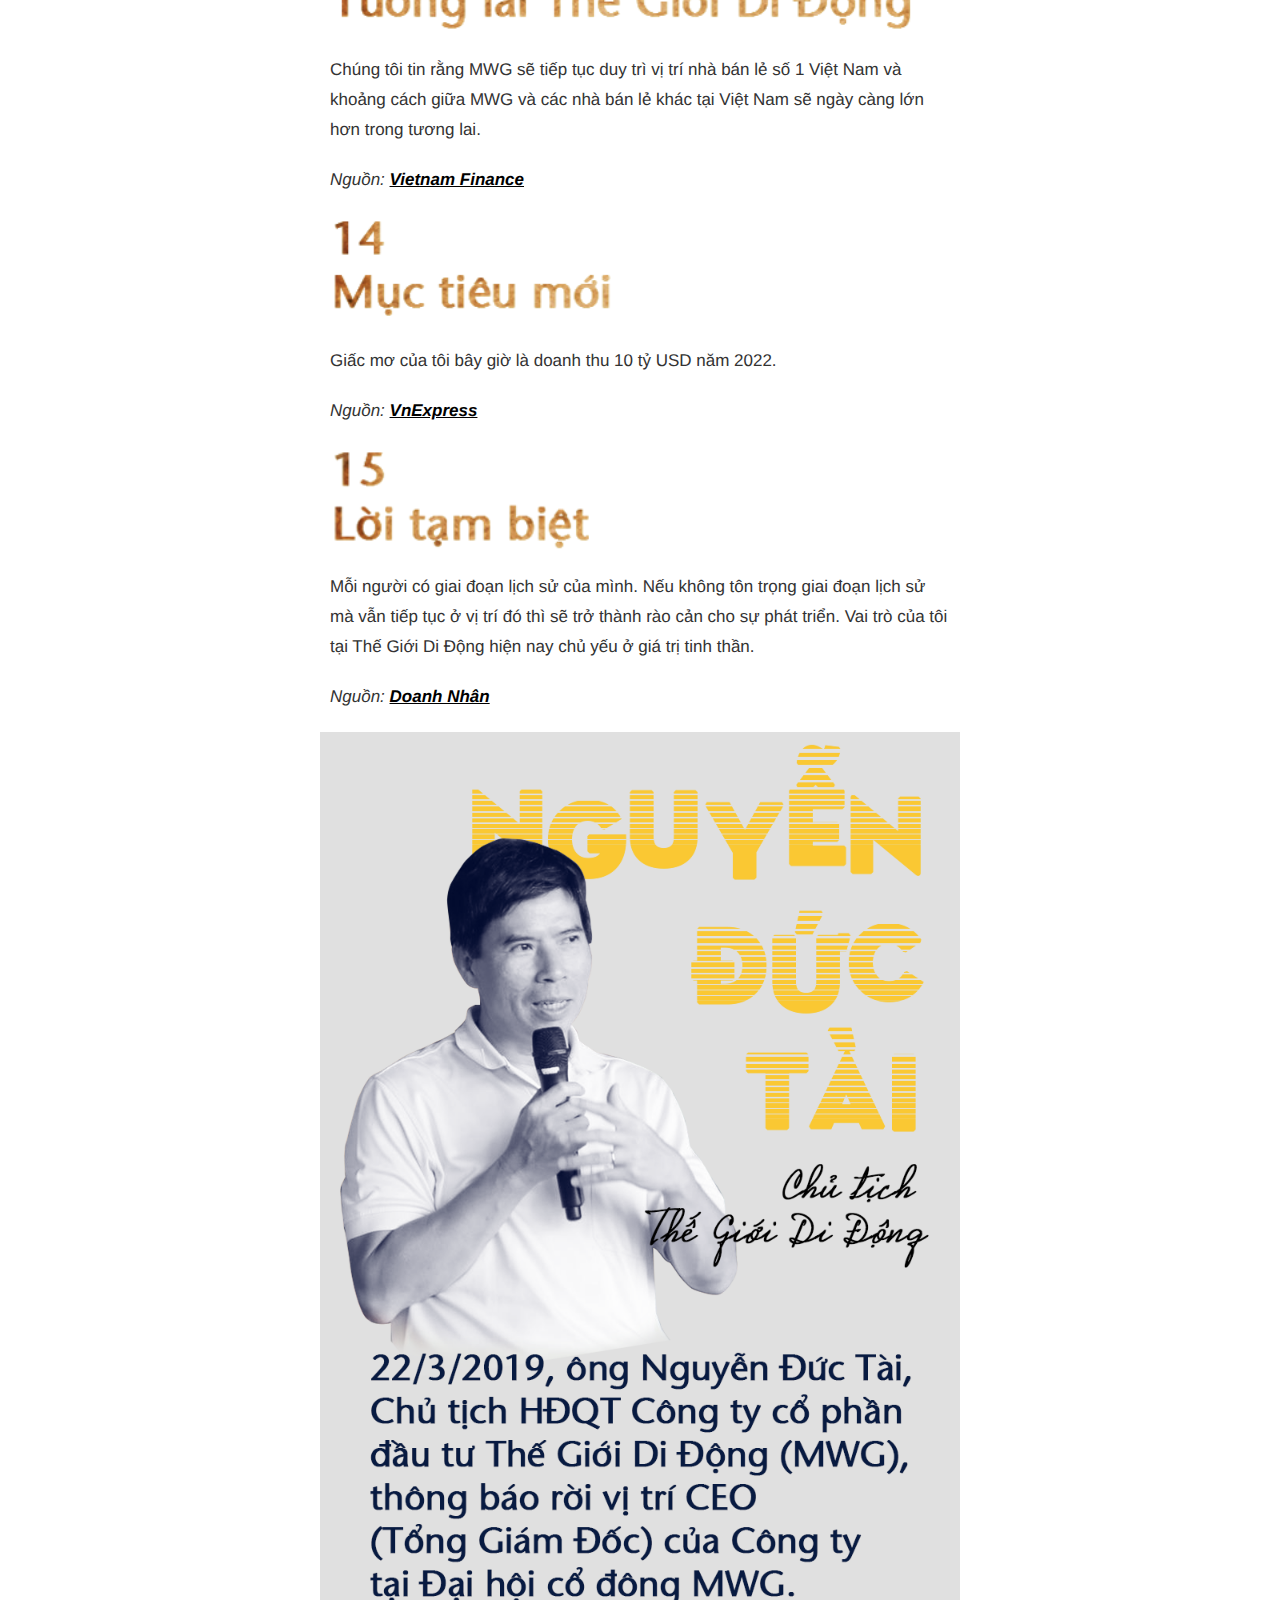
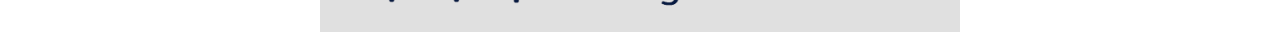
==== commit 974aff79: "update mobile" ====
--- a/MOBILE/index.html
+++ b/MOBILE/index.html
@@ -14,56 +14,108 @@
 	</div>
 	<div class="how-richkid">
 		<div class="container del-marginbottom">
-			<p>Năm 2019, thương hiệu <a href="https://www.thegioididong.com/dtdd" target="_blank" title="smartphone">smartphone</a> <a href="https://www.thegioididong.com/dtdd-blackberry" target="_blank" title="BlackBerry" type="BlackBerry">BlackBerry</a> vốn vang dội một thời có lẽ đã phần nào đã hạ nhiệt. Dễ dàng nhận thấy được trong những năm gần đây, sự lớn mạnh từ những thương hiệu điện thoại đến từ Trung Quốc, Hàn Quốc hay <a href="https://www.thegioididong.com/dtdd-apple-iphone" target="_blank" title="iPhone" type="iPhone">iPhone</a> của Apple đã gây cho Backberry khá nhiều khó khăn. Đỉnh điểm chính là thương vụ bán thương hiệu cho TCL. Vậy tại sao cho đến thời điểm hiện tại vẫn có những người mua và sở hữu những chiếc điện thoại BlackBerry?</p>
-			<p>Hãy cùng mình, một người dùng BlackBerry 2019 xem tại sao mình lại yêu quý thương hiệu dâu đen đến như vậy nhé!&nbsp;</p>
+			<p>Thế Giới Di Động với tốc độ phát triển như "một con báo gấm săn mồi" đã và đang dẫn đầu thị phần điện thoại và điện máy trên toàn quốc. Thành công này gắn liền với vị Chủ tịch Nguyễn Đức Tài. Nhân dịp sinh nhật 15 năm thành lập, Team Tin tức xin điểm lại 15 câu nói ấn tượng và truyền cảm hứng của ông.</p>
+			<p class="note">* Thông tin được tổng hợp từ các nguồn tin nội bộ và trong các bài phỏng vấn của các tờ báo Việt Nam.</p>
 			<div class="outline">
 				<img src="images/outline01.png">
 			</div>
-			<p>Người ta vẫn ví von lịch sử phát triển của BlackBerry vốn đầy thăng trầm. Từ hai chàng sinh viên, đế chế RIM được hình thành và phát triển.</p>
+			<p>Nội dung ông Tài nói khi thuyết phục ông Trần Huy Thanh Tùng, khi đó đang làm Kế toán trưởng một công ty của Nhật.</p>
+			<p>"Anh có hai sự lựa chọn. Thứ nhất anh tiếp tục ngồi làm thuê cho Nhật. Bây giờ anh tính mỗi năm tăng lương 20% anh cộng lại hết trong 3 năm. Thu nhập anh bao nhiêu cho tôi con số đó. Tôi cam kết với anh một cái duy nhất thôi, nếu cuộc chơi này thất bại, anh em mình trắng tay, anh em mình đi bụi đời. Còn nếu cuộc chơi này thành công thì tôi bảo đảm với anh tương lai huy hoàng và con số anh cộng lại ngày hôm nay nếu tiếp tục đi làm thuê chỉ là hạt đậu phộng trong kho tàng".</p>
+			<p><i>Nguồn: <a rel="nofollow" href="http://cafef.vn/day-la-cach-ong-nguyen-duc-tai-ap-dung-chieu-khich-tuong-cua-steve-jobs-chieu-mo-nhan-tai-de-gay-dung-the-gioi-di-dong-20190603165510876.chn" target="_blank" title="CafeF" type="CafeF">CafeF</a></i></p>
+			<div class="outline">
+				<img src="images/outline02.png">
+			</div>
 			<div class="img-fullscreen">
 				<img src="images/img01.png">
 			</div>
-			<p>Đã có những lúc, giá trị trên sàn chứng khoán cũng như thị trường của BlackBerry được xem là hình mẫu lý tưởng cho các công ty công nghệ.Có thể lúc thịnh lúc suy nhưng dễ dàng nhìn thấy được linh hồn của BB đã tồn tại trong những sản phẩm của họ từ rất lâu. Từ những chiếc RIM 900 cho đến những phiên bản Bold 9000 rồi gần đây là những sản phẩm như <a href="https://www.thegioididong.com/dtdd/blackberry-keyone" target="_blank" title="Key One" type="Key One">Key One</a>, <a href="https://www.thegioididong.com/dtdd/blackberry-key2" target="_blank" title="Key 2" type="Key 2">Key 2</a>.&nbsp;</p>
-			<p>Sự kế thừa liền lạc từ đường nét thiết kế hay là những phím bấm Qwerty cũng đã khiến cho không biết bao nhiêu người đắm kẻ mê thương hiệu này. Đến nay tình yêu dành cho thương hiệu vẫn là một thứ khiến mình không thể quay lưng với BlackBerry.&nbsp;&nbsp;</p>
+			<p>Nhân tài là gì? Thực ra tôi không quá quan tâm đến khái niệm này. Nhiều công ty cần những người tài giỏi, có background tốt, từng có vị trí này, công việc kia nhưng Thế Giới Di Động chỉ cần ở vị trí đó, bạn có nhiều thông tin, có cái đầu logic để đưa ra quyết định. Chỉ cần hai yếu tố này, ngồi vào đúng vị trí thì sẽ phát huy được. Thế Giới Di Động sẵn sàng tạo môi trường để cá nước ngọt bơi tung tăng trong nước ngọt.</p>
+			<p><i>Nguồn: <a rel="nofollow" href="https://vietnammoi.vn/ong-chu-the-gioi-di-dong-dieu-toi-quan-tam-la-truoc-mot-ke-hoach-nhan-vien-luon-phai-noi-yes-20190629173135657.htm" target="_blank" title="VietNamMoi" type="VietNamMoi">VietNamMoi</a></i></p>
 			<div class="outline">
-				<img src="images/outline02.png">
+				<img src="images/outline03.png">
 			</div>
-			<p>Không phải vô tình hay hữu ý những tổng thống Mỹ được cho là luôn sử dụng những chiếc BlackBerry, các ca sĩ hay người nổi tiếng cũng vậy. Họ không dùng những chiếc điện thoại Android với mã nguồn mở lắm thị phi và khả năng bảo mật vô cùng thấp. Họ cũng không dùng những chiếc iPhone thời thượng và hiện đại nhưng vẫn tồn tại những lổ hổng bảo mật.&nbsp;</p>
+			<p>Hãy Say-YES với các lời đề nghị! Việc càng khó càng nên nhận. Đó là cơ hội để bạn được học hỏi một thứ mới mà không phải đóng học phí, lại được trả tiền, được hỗ trợ và có thể phạm lỗi mà không phải móc tiền túi ra trả.</p>
+			<div class="outline">
+				<img src="images/outline04.png">
+			</div>
 			<div class="img-fullscreen">
 				<img src="images/img02.png">
 			</div>
-			<p>Những chiếc BlackBerry với nền tảng BlackBerry OS được coi là khá bảo mật. Vô tình chung lại là điểm mạnh để đại đa số những chính trị gia hay người nổi tiếng sử dụng, nhằm đảm bảo những tài liệu quan trọng. Ngay tại Việt Nam thì BlackBerry cũng cung cấp những giải pháp bảo mật để giúp các doanh nghiệp có thể tăng cường quản lý thông tin.&nbsp;</p>
-			<p>Ngày nay, những chiếc BlackBerry được sản xuất và sử dụng nền tảng Android. Khi vừa chuyển sang hệ điều hành mới mình cũng khá ngờ vực vì Android được xem là một hệ điều hành lỏng lẻo và khá dễ dàng bị tấn công đánh cắp dữ liệu. Để khắc phục nhược điểm đó trên mỗi chiếc BlackBerry mới đều sẽ được nhà sản xuất trang bị một phần mềm có tên Dtek.&nbsp;</p>
-			<p>Dtek sẽ quản lý các luồng dữ liệu được trao đổi trên máy, từ đó theo dõi và giám sát chặt chẽ mọi hoạt động của hệ thống. Nếu có bất cứ điều gì bất thường, ngay lập tức phần mềm sẽ thông báo đưa ra những cảnh báo về vấn đề an toàn dữ liệu. Và mình tin, ngoài mình thì còn rất nhiều người dùng chọn BlackBerry bởi tin về độ bảo mật của thương hiệu này.</p>
+			<p>Với tôi, thất bại là một phần của cuộc chơi, muốn có được những điều mới mẻ, phải biết chấp nhận vài lần thất bại. Một người nếu quá sợ thất bại thì ngay cả đi làm công cũng không thể, chỉ lên núi gõ mõ là an toàn nhất.</p>
+			<p><i>Nguồn: <a rel="nofollow" href="https://doanhnhan.vn/triet-ly-kinh-doanh-trieu-do-cua-ong-hoang-di-dong-nguyen-duc-tai-d15989.html" target="_blank" title="Doanh Nhân" type="Doanh Nhân">Doanh Nhân</a></i></p>
 			<div class="outline">
-				<img src="images/outline03.png">
+				<img src="images/outline05.png">
 			</div>
-			<p>Nhiều người vẫn cứ nghĩ rằng thời buổi này còn ai dùng cái bàn phím bấm lạch cạnh nữa. Nhưng mình nghĩ nếu dùng qua thử bàn phím của BlackBerry mọi người sẽ nghĩ khác. Các phím bấm nhẹ, nó tạo cho mình cảm giác thật của việc bấm dùng lực hơn là trên màn hình cảm ứng.&nbsp;</p>
-			<div class="img-fullscreen">
-				<img src="images/img03.png">
-			</div>
-			<p>Độ sâu và hành trình phím tạo nên cảm giác chúng ta đang thao tác trên một thiết bị lớn như laptop hoặc PC. Rất dễ để làm quen với những phím bấm này, mình nghĩ cho dù là người chưa bao giờ sử dụng điện thoại BlackBerry cũng chỉ mất 2 ngày để thuần thục thao tác bấm phím.&nbsp;</p>
-			<p>Mặc dù phím bấm khá nhỏ nhưng hầu như mình không gặp phải những tình huống khó bấm hay bấm sai. Cảm giác bấm rất thật, khả năng bấm nhanh giúp mình không cần phải nhìn vào bàn phím nữa. Thực sự cảm giác bấm rất đã. Nó cho mình một cảm giác khác so với khi bấm trên những thiết bị cảm ứng.</p>
-			<p>Và gần như trên thị trường đa phần sẽ là điện thoại với màn hình cảm ứng. Nếu giờ có một thiết bị không tên dùng màn hình cảm ứng các mọi người rất khó để biết được đó là thiết bị của hãng nào. Nhưng đã có Qwerty thì chắc hẳn đó phải là BlackBerry.</p>
+			<p>Nếu xem quan hệ ông chủ - người lao động là quan hệ kẻ mua – người bán thì chúng ta sẽ có một tổ hợp chiêu trò bởi một bên muốn mua rẻ và bên còn lại muốn bán đắt.&nbsp;</p>
+			<p>Chừng nào các bạn thay đổi mối quan hệ đó thành quan hệ đồng hành. Chúng ta cùng nhau đồng hành và nếu có thành quả thì chúng ta cùng nhau chia sẻ. Khi đó doanh nghiệp sẽ đi rất nhanh... Người lao động là những người thực sự nhạy cảm. Họ biết đâu là chiêu trò giữ người, đâu là tấm lòng chia sẻ. Phần lớn nhân sự chỉ chỉ cho bạn chiêu trò để giữ người, còn tấm lòng thì chẳng ai dạy được ai.</p>
+			<p><i>Nguồn: <a rel="nofollow" href="http://genk.vn/chu-tich-the-gioi-di-dong-nguyen-duc-tai-chung-nao-toi-con-o-vi-tri-nay-se-khong-co-co-chieu-tro-co-cua-mua-ban-suc-lao-dong-voi-gia-re-mat-2017050210095935.chn" target="_blank" title="GenK" type="GenK">GenK</a> &amp; Doanh Nhân</i></p>
 			<div class="img-fullscreen">
 				<img src="images/img04.png">
 			</div>
 			<div class="outline">
-				<img src="images/outline04.png">
+				<img src="images/outline06.png">
 			</div>
-			<p>Trong thế giới mà hầu như mọi chiếc điện thoại đều đi theo xu hướng tai thỏ tràn viền, 18:9 thì một chiếc BB với bàn phím Qwerty đầy đủ sẽ là điểm nhấn riêng biệt và tạo ấn tượng đối với những người xung quanh.&nbsp;</p>
-			<p>Người ta vẫn thường hay nói câu: “Phong độ là nhất thời, đẳng cấp là mãi mãi". Thật vậy, có thể nói rằng BlackBerry đã xây dựng để trở thành một thương hiệu đẳng cấp. Đẳng cấp ở đây không có nghĩa là mình phải khác biệt, mình phải xuất sắc hơn mà theo cá nhân mình nghĩ rằng, đẳng cấp ở đây chính là cái hồn của một thương hiệu smartphone vẫn còn đó và vẹn nguyên sau bao nhiêu sự thay đổi của làng công nghệ thế giới.&nbsp;</p>
+			<p>Người làm chủ đừng nghĩ cách giữ nhân tài với chi phí thấp, hãy làm gì để họ được tiền bạc và quyền lợi nhiều hơn!</p>
+			<p><i>Nguồn:&nbsp;<a rel="nofollow" href="http://cafebiz.vn/ong-nguyen-duc-tai-nguoi-lam-chu-dung-nghi-cach-giu-nhan-tai-voi-chi-phi-thap-hay-lam-gi-de-ho-duoc-tien-bac-va-quyen-loi-nhieu-hon-20190201145614765.chn" target="_blank" title="CafeBiz" type="CafeBiz">CafeBiz</a></i></p>
+			<div class="outline">
+				<img src="images/outline07.png">
+			</div>
+			<p>MWG không có người sử dụng lao động và người lao động. MWG chỉ có một thủy thủ đoàn 45.000 người cùng ra khơi đánh cá và cùng chia sẻ thành quả. Số đông nhân viên dù ở bất kỳ vị trí nào đều muốn làm thật ăn thật. Rất ít nhân viên muốn làm thật ăn dối.</p>
+			<p><i>Nguồn: <a rel="nofollow" href="http://cafebiz.vn/ong-nguyen-duc-tai-de-mot-quan-ly-cong-hien-5-10-nam-ma-chua-co-cuoc-song-sung-tuc-la-that-bai-cua-nguoi-lanh-dao-cong-ty-20190602083036817.chn" target="_blank" title="CafeBiz" type="CafeBiz">CafeBiz</a></i></p>
+			<div class="img-fullscreen">
+				<img src="images/img03.png">
+			</div>
+			<div class="outline">
+				<img src="images/outline08.png">
+			</div>
+			<p>Mọi thứ chi ra đều là phí, nhưng có 2 khoản chi không phí là chi cho nhân viên và khách hàng. Những khoản đó là khoản đầu tư đáng giá của doanh nghiệp, nôm na có thể hiểu là khoản đầu tư cho con đi học, nếu thấy trường khác tốt hơn dù giá có cao hơn, chúng ta vẫn sẵn sàng cho con chuyển qua. Thế nên cần phải lắng nghe nhân viên để thay đổi kịp thời, song song hãy xem tiền trả cho nhân viên và khách hàng là tiền đầu tư.</p>
+			<p><i>Nguồn: CafeBiz &amp; Doanh Nhân</i></p>
+			<div class="outline">
+				<img src="images/outline09.png">
+			</div>
+			<p>Tôi đưa ra thứ tự ưu tiên cho mọi hành động hay hướng đi trong công ty này: Khách hàng là vị trí số một, nhân viên là vị trí số hai, những người bỏ ra một tỉ USD đầu tư cổ phiếu là vị trí số ba.</p>
+			<p><i>Nguồn:&nbsp;<a rel="nofollow" href="https://www.nguoiduatin.vn/chu-tich-the-gioi-di-dong-va-chien-luoc-nhan-su-bat-cu-ceo-nao-cung-can-hoc-hoi-a433724.html" target="_blank" title="Người Đưa Tin" type="Người Đưa Tin">Người Đưa Tin</a></i></p>
 			<div class="img-fullscreen">
 				<img src="images/img05.png">
 			</div>
-			<p>Sau tất cả, mình vẫn chọn BlackBerry. Dâu đen cũng đang dần thay đổi để đem đến những trải nghiệm mới mẻ hơn cho người dùng như là trang bị Dual Camera, Android OS… Bạn có đang sử dụng một sản phẩm BlackBerry và vẫn sẽ tiếp tục ủng hộ thương hiệu này trong năm 2019 chứ? Hãy để lại bình luận của bạn phía dưới.</p>
+			<div class="outline">
+				<img src="images/outline10.png">
+			</div>
+			<p>Ai làm kinh doanh về dịch vụ cũng nói khách hàng là số 1, nhưng nhân viên của các bạn sẽ coi khách hàng hay túi tiền của khách hàng mới là số 1?</p>
+			<p>Sự hài lòng của khách hàng khác với tiền mà khách hàng mang lại.</p>
+			<p>Ngày nào bạn sẵn sàng nói với khách hàng rằng "Điện thoại này phức tạp lắm, không hợp với anh đâu. Em có cái này rẻ hơn mà anh xài rất thích", thì khách hàng không bao giờ bỏ bạn.</p>
+			<p><i>Nguồn: <a rel="nofollow" href="http://cafebiz.vn/nhan-vien-tgdd-ban-duoc-doanh-so-khung-se-bi-nhac-nho-va-ly-giai-cua-ong-nguyen-duc-tai-van-hoa-cua-ban-la-vi-khach-hang-hay-vi-ngui-thay-mui-tien-cua-khach-hang-20190704202851921.chn" target="_blank" title="CafeBiz" type="CafeBiz">CafeBiz</a></i></p>
+			<div class="outline">
+				<img src="images/outline11.png">
+			</div>
+			<p>Khách hàng là người duy nhất quyết định số phận của một hệ thống bán lẻ. Niềm tin mạnh mẽ này là thứ không bao giờ được thay đổi tại Thế Giới Di Động.</p>
+			<p><i>Nguồn:&nbsp;<a rel="nofollow" href="https://ictnews.vn/kinh-doanh/doanh-nghiep/khi-khach-hang-mang-san-pham-ra-doi-nhan-vien-the-gioi-di-dong-chi-duoc-phep-hoi-mot-cau-duy-nhat-184355.ict" target="_blank" title="ICT News" type="ICT News">ICT News</a>&nbsp;&amp; Chia sẻ nội bộ</i></p>
+			<div class="outline">
+				<img src="images/outline12.png">
+			</div>
+			<p>Việc bổ nhiệm một tổng giám đốc thế hệ 8x đứng đầu một công ty bán lẻ có doanh thu nhiều tỷ USD cũng thể hiện hai điểm rất đặc trưng ở MWG, đó là việc lựa chọn những người có năng lực và thấm nhuần văn hóa của công ty để đưa lên nắm giữ những vị trí chủ chốt. Đồng thời cũng là tạo điều kiện cho những người trẻ, kinh qua nhiều vị trí để họ hoàn thiện kỹ năng, năng lực để trở thành những nhà lãnh đạo của MWG.</p>
+			<p><i>Nguồn: <a rel="nofollow" href="https://vietnamfinance.vn/ong-nguyen-duc-tai-khoang-cach-giua-mwg-va-cac-nha-ban-le-khac-se-ngay-cang-lon-20180504224221162.htm" target="_blank" title="Vietnam Finance" type="Vietnam Finance">Vietnam Finance</a></i></p>
 			<div class="img-fullscreen">
-				<img style="margin: 0;" class="del-marginbottom"src="images/img06.png">
+				<img src="images/img06.png">
+			</div>
+			<div class="outline">
+				<img src="images/outline13.png">
+			</div>
+			<p>Chúng tôi tin rằng MWG sẽ tiếp tục duy trì vị trí nhà bán lẻ số 1 Việt Nam và khoảng cách giữa MWG và các nhà bán lẻ khác tại Việt Nam sẽ ngày càng lớn hơn trong tương lai.</p>
+			<p><i>Nguồn: <a rel="nofollow" href="https://vietnamfinance.vn/ong-nguyen-duc-tai-khoang-cach-giua-mwg-va-cac-nha-ban-le-khac-se-ngay-cang-lon-20180504224221162.htm" target="_blank" title="Vietnam Finance" type="Vietnam Finance">Vietnam Finance</a></i></p>
+			<div class="outline">
+				<img src="images/outline14.png">
+			</div>	
+			<p>Giấc mơ của tôi bây giờ là doanh thu 10 tỷ USD năm 2022.</p>
+			<p><i>Nguồn: <a rel="nofollow" href="https://vnexpress.net/kinh-doanh/tu-con-trai-nguoi-ban-hang-rong-den-ong-chu-the-gioi-di-dong-3762921.html" target="_blank" title="VnExpress" type="VnExpress">VnExpress</a></i></p>
+			<div class="outline">
+				<img src="images/outline15.png">
+			</div>
+			<p>Mỗi người có giai đoạn lịch sử của mình. Nếu không tôn trọng giai đoạn lịch sử mà vẫn tiếp tục ở vị trí đó thì sẽ trở thành rào cản cho sự phát triển.&nbsp;Vai trò của tôi tại Thế Giới Di Động hiện nay chủ yếu ở giá trị tinh thần.</p>
+			<p><i>Nguồn: <a rel="nofollow" href="https://doanhnhan.vn/ong-nguyen-duc-tai-he-lo-nguyen-do-roi-chiec-ghe-quyen-luc-cua-the-gioi-di-dong-d19852.html" target="_blank" title="Doanh Nhân" type="Doanh Nhân">Doanh Nhân</a></i></p>
+			<div class="img-fullscreen">
+				<img style="margin: 0;" class="del-marginbottom"src="images/img07.png">
 			</div>
 		</div>
 	</div>
-	<div class="button_buy">
-		<a class="buynow" href="https://www.thegioididong.com/dtdd-blackberry" rel="nofollow" target="_blank" title="Đặt mua ngay điện thoại Blackberry" type="Đặt mua ngay điện thoại Blackberry"><span>Đặt mua ngay điện thoại Blackberry</span></a>
-	</div>
 </div>
 </body>
--- a/MOBILE/css/style.css
+++ b/MOBILE/css/style.css
@@ -35,12 +35,12 @@
 input[type=text], input[type=tel], textarea {
     -webkit-appearance: none;
 }
-body{
+/*body{
     background-color: black;
     color: white;
-}
+}*/
 body a:link{
-    color: white;
+    color: black;
     font-weight: bold;
 }
 .wrapper-tt{
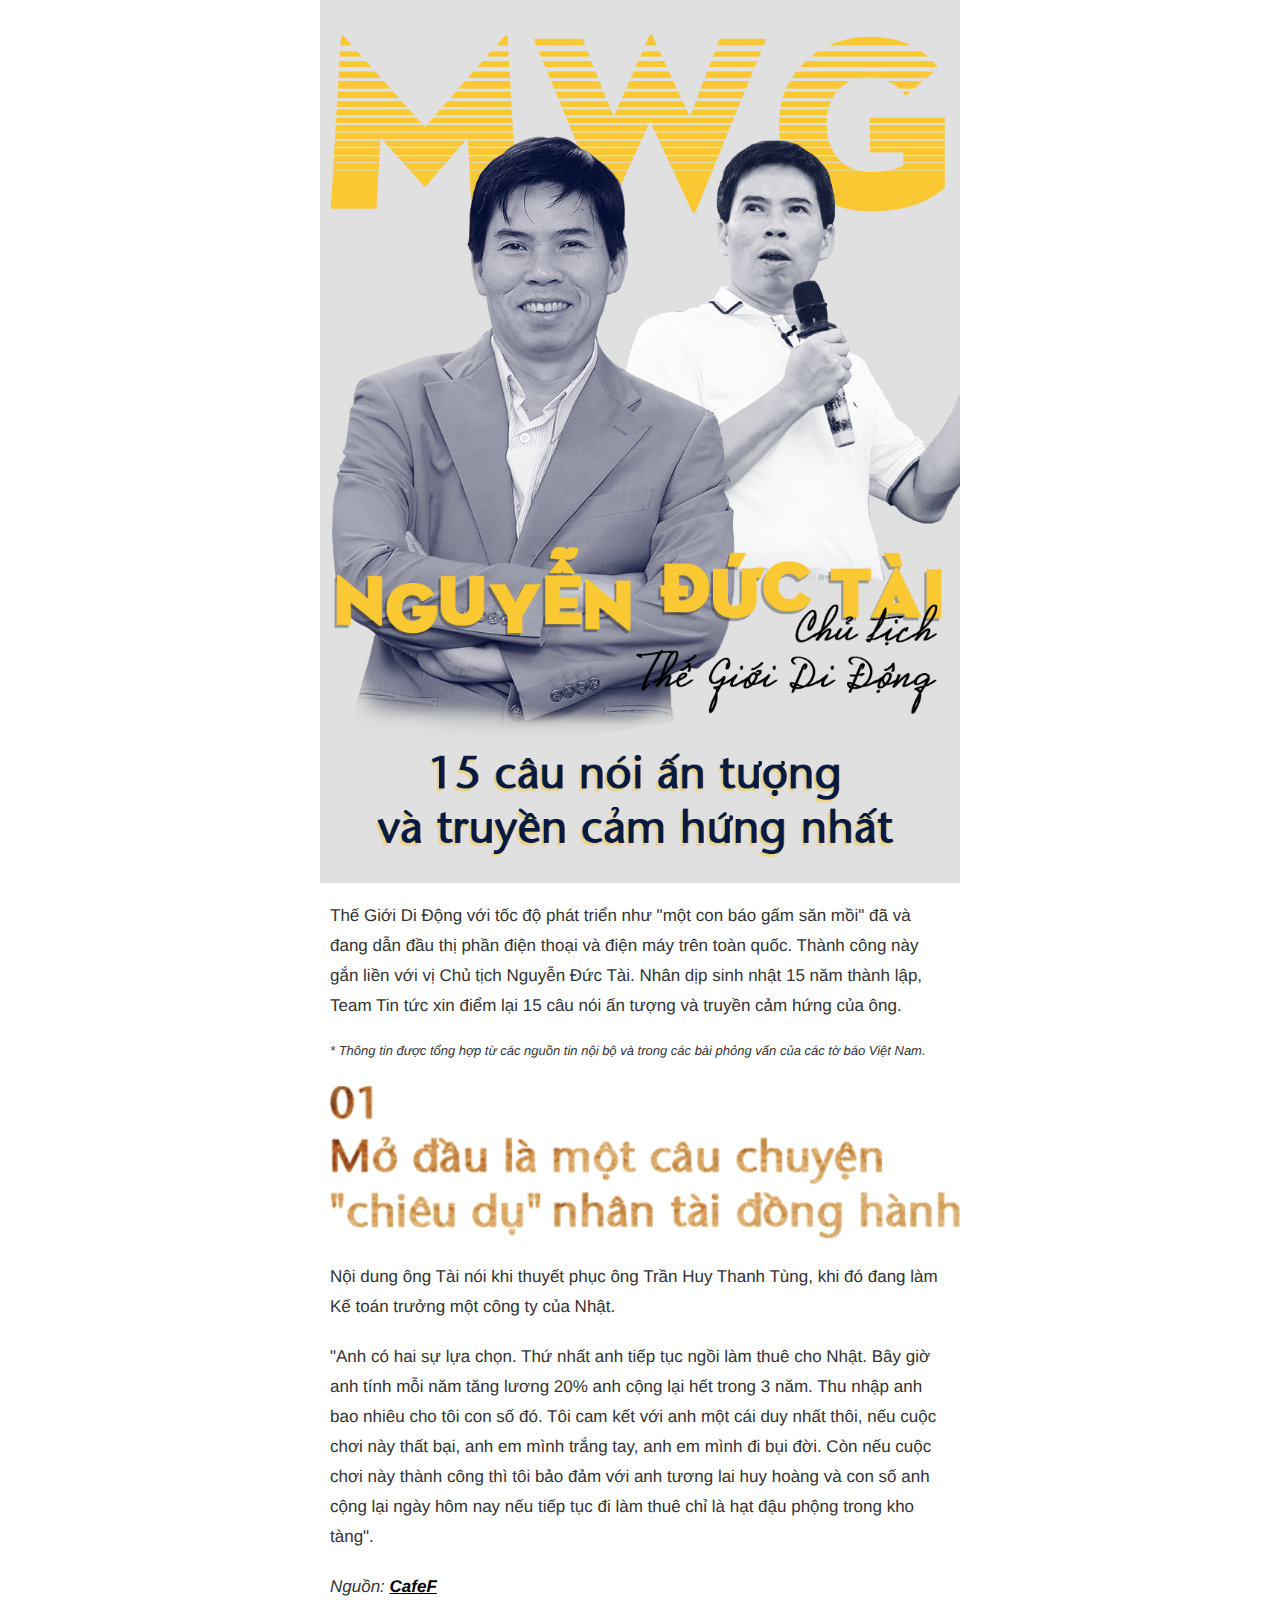
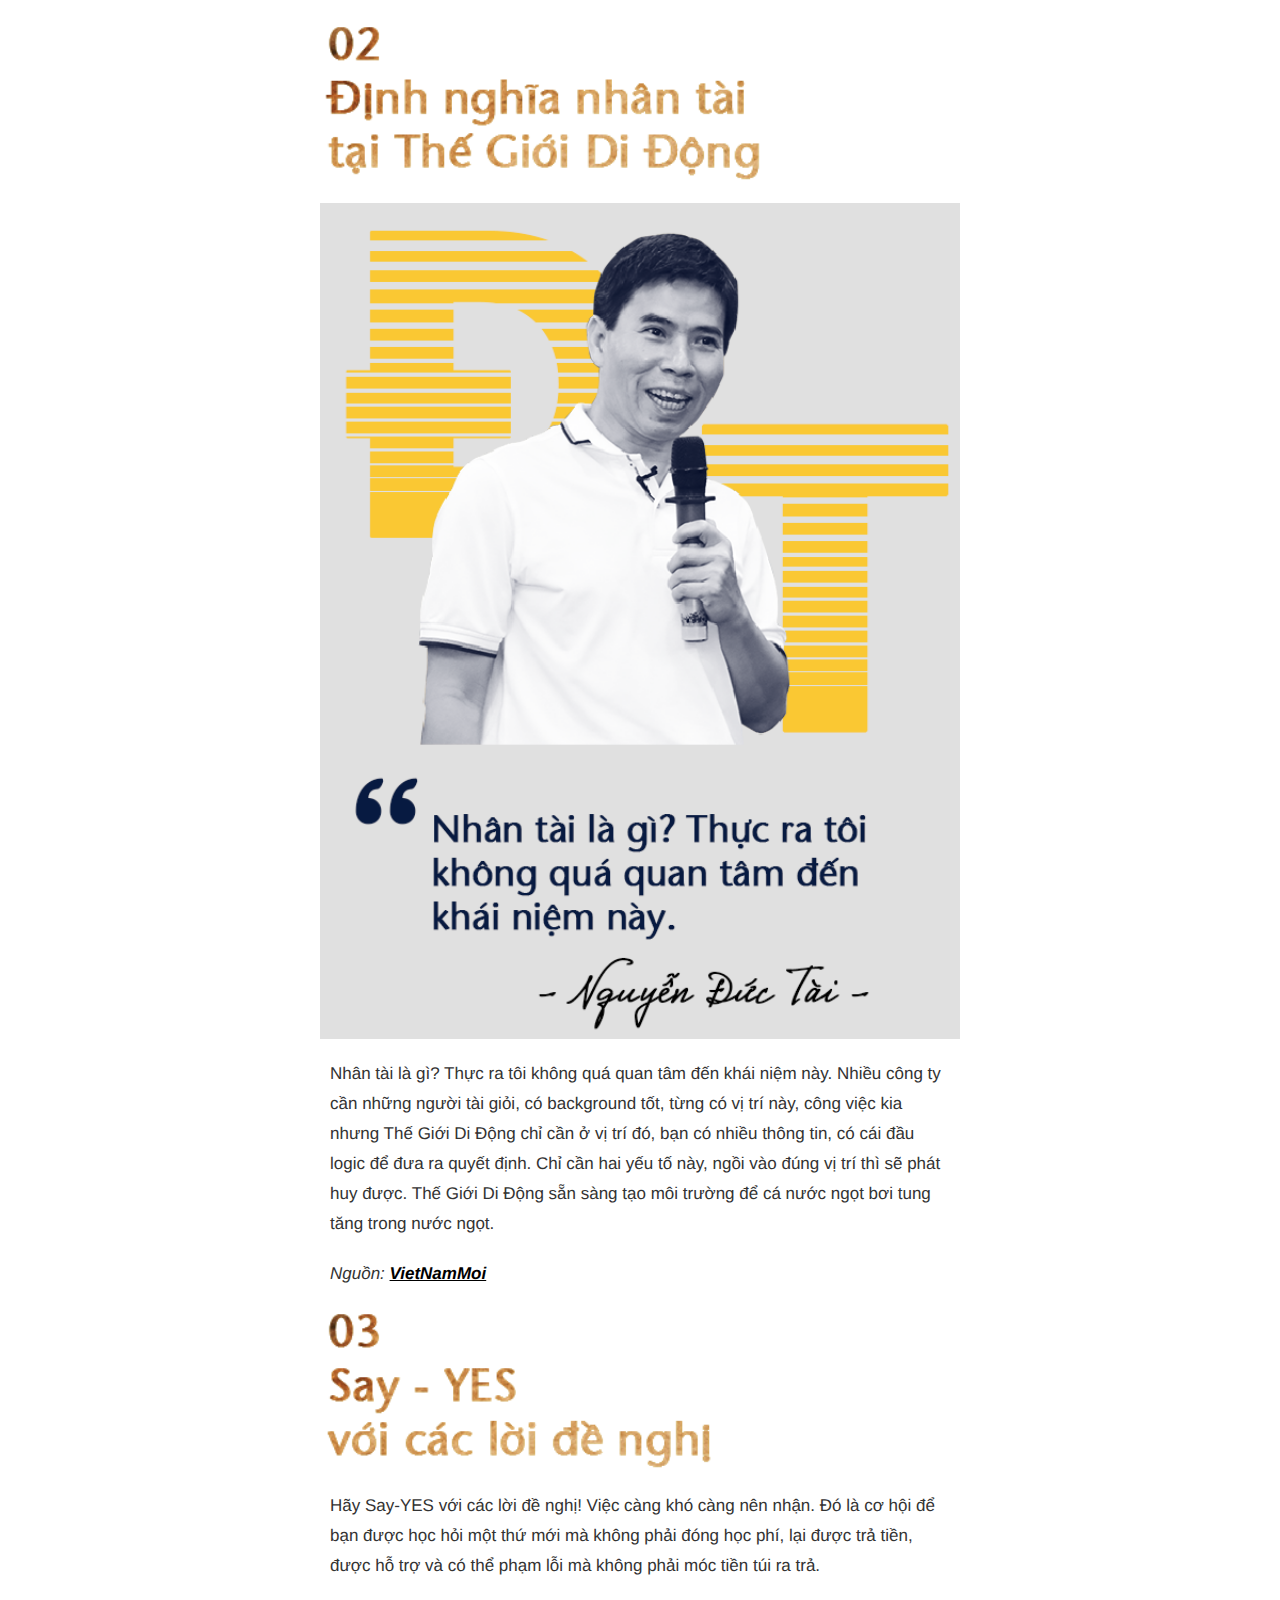
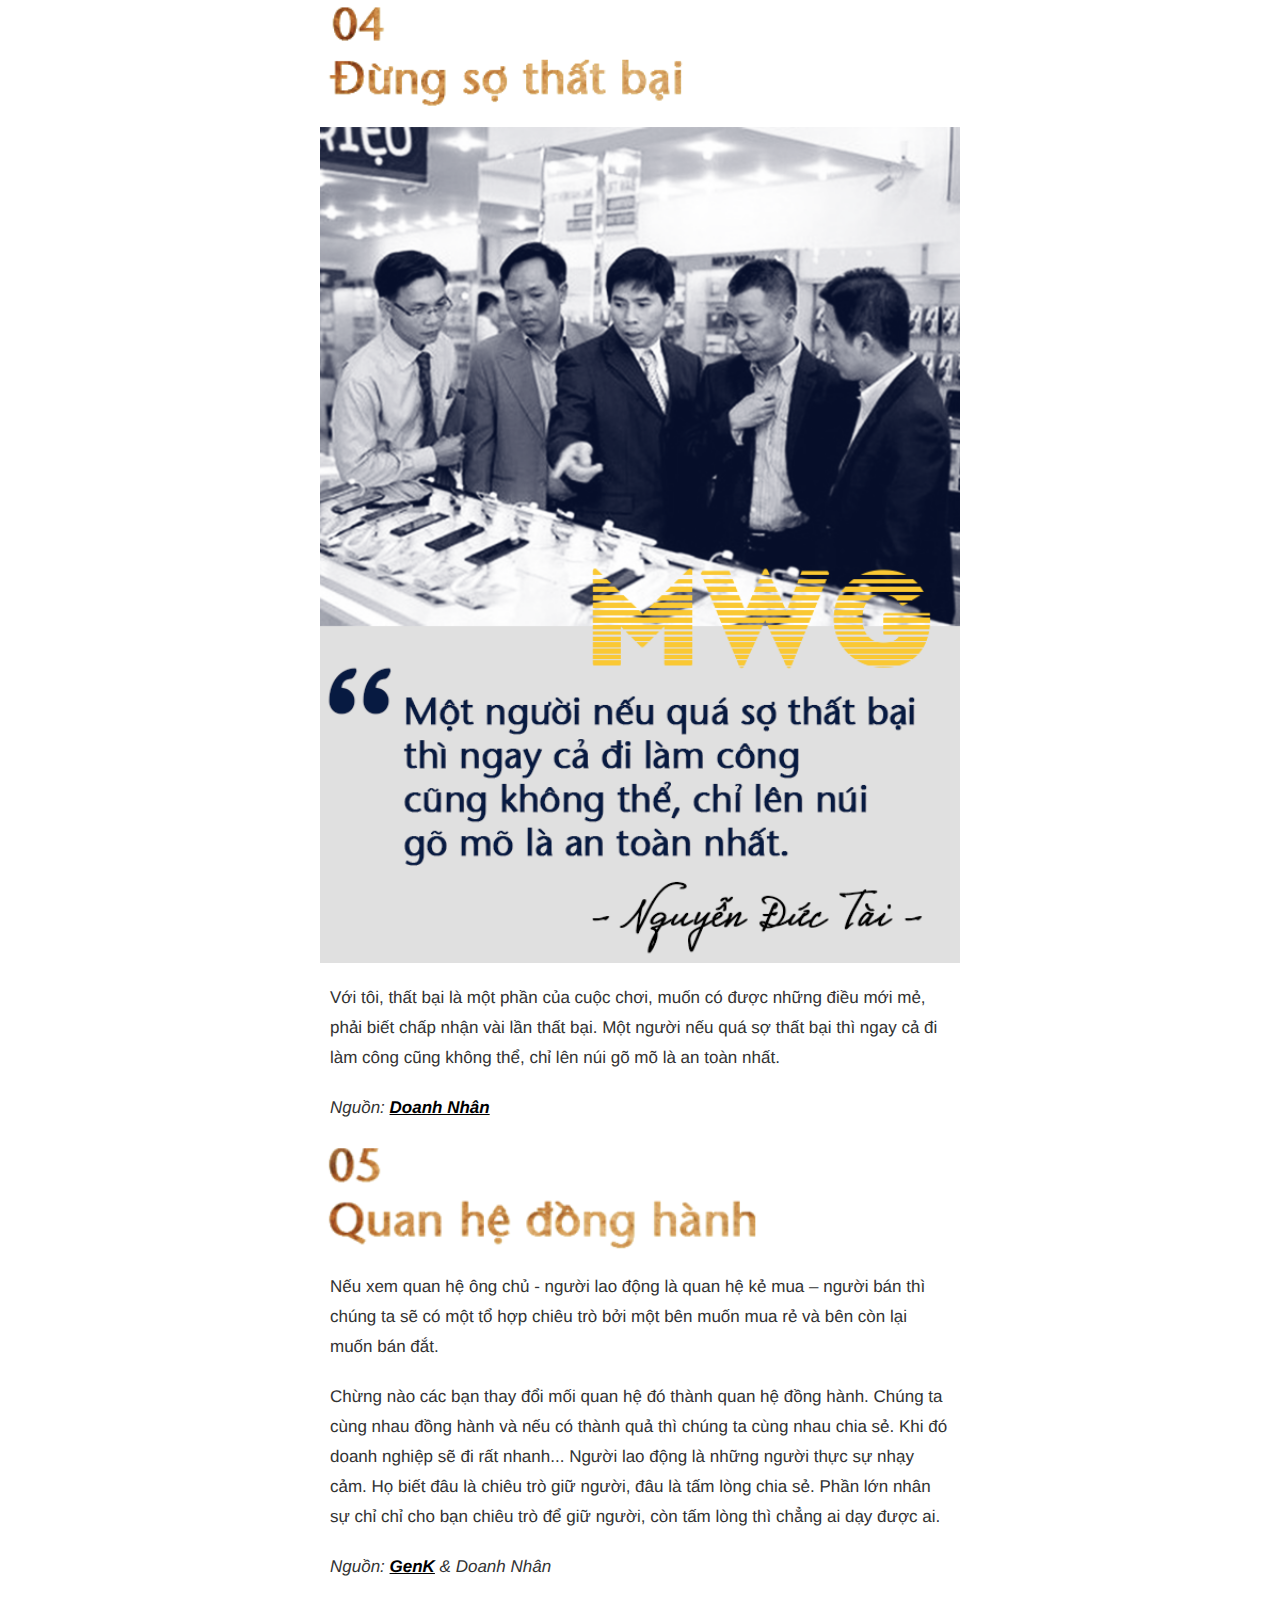
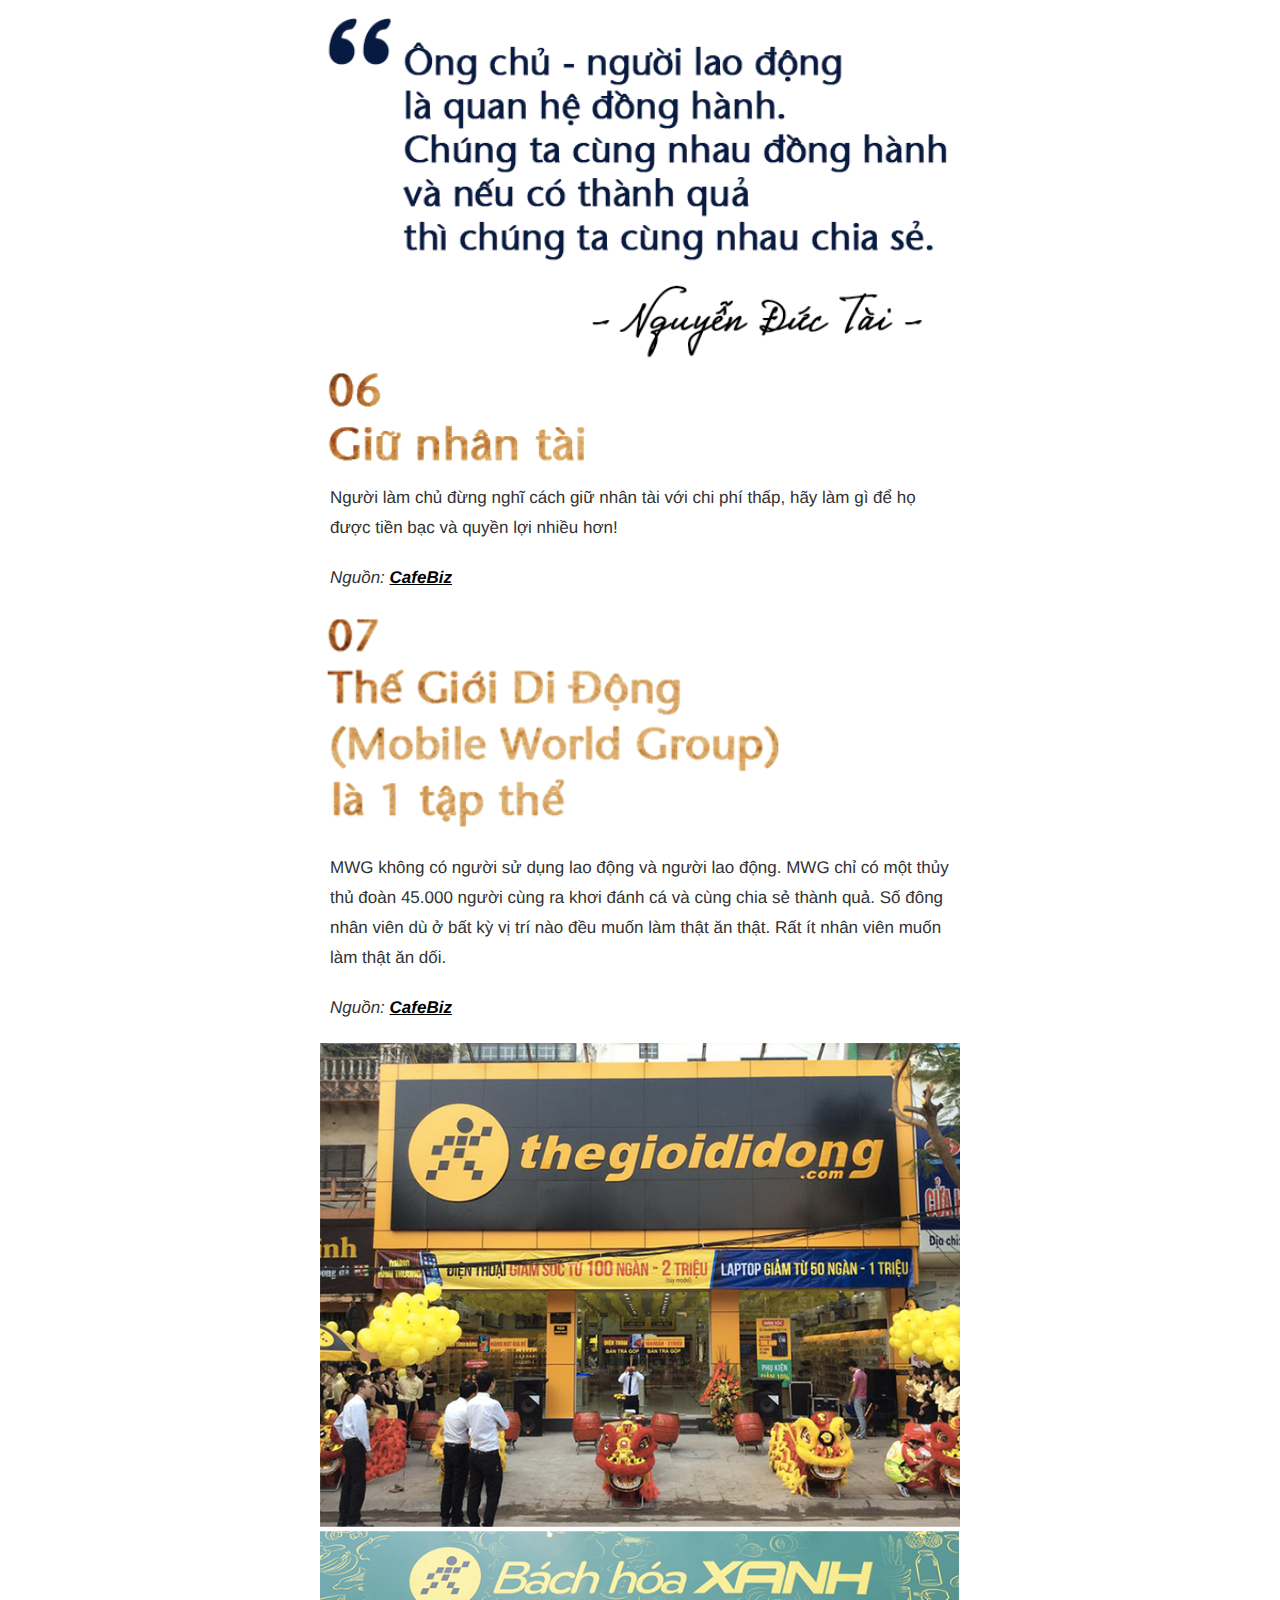
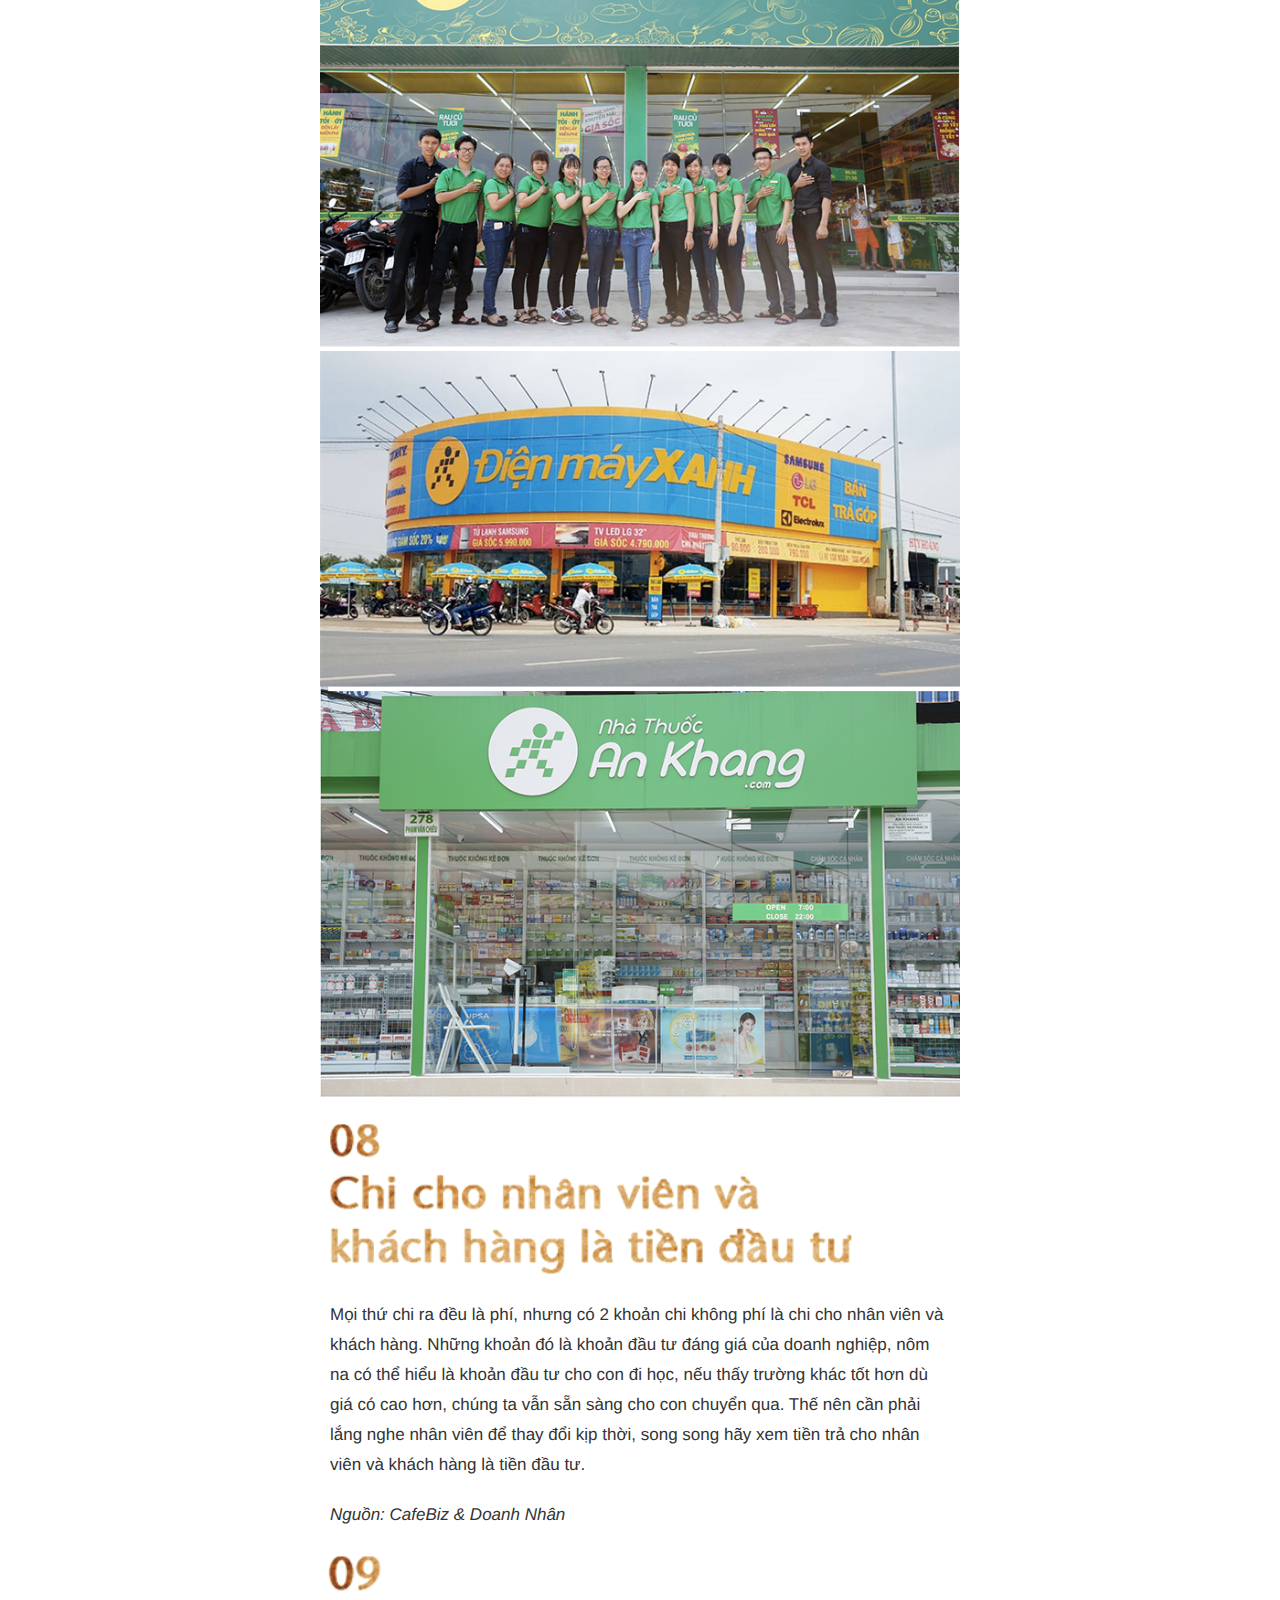
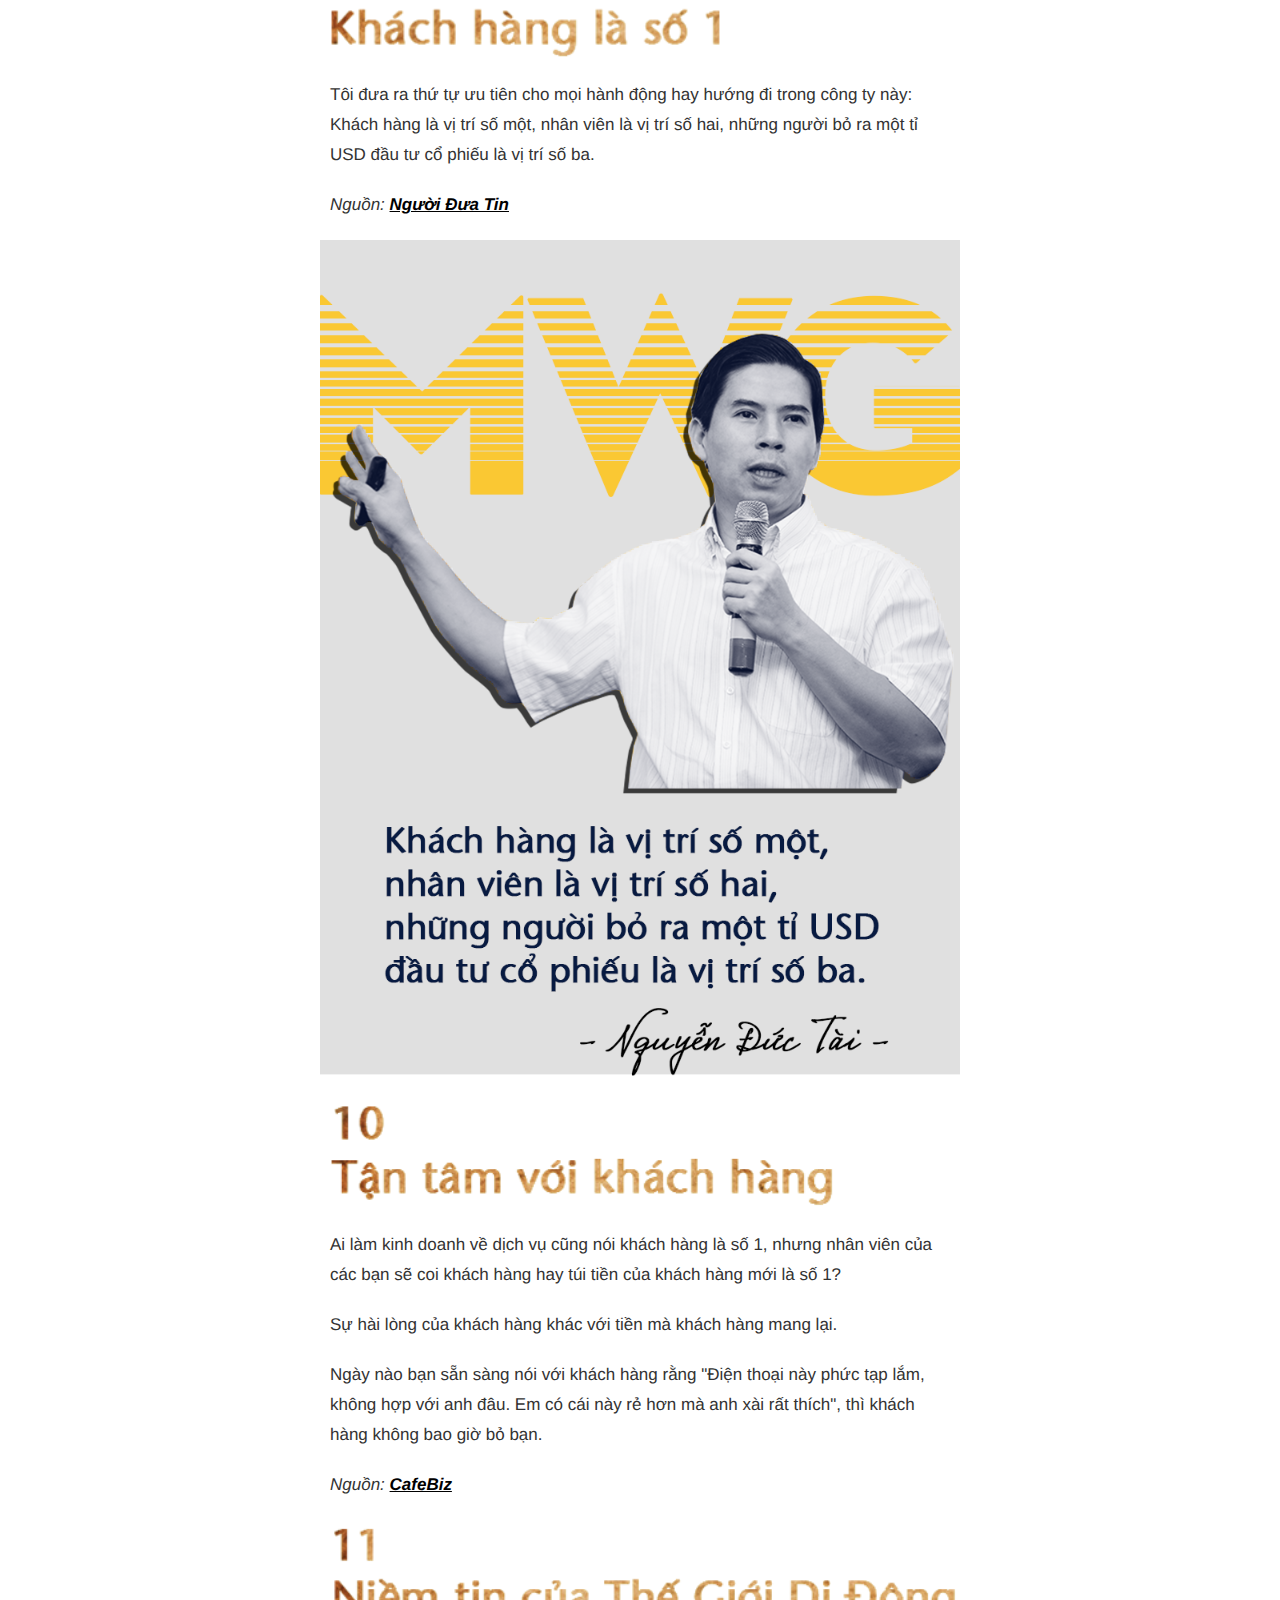
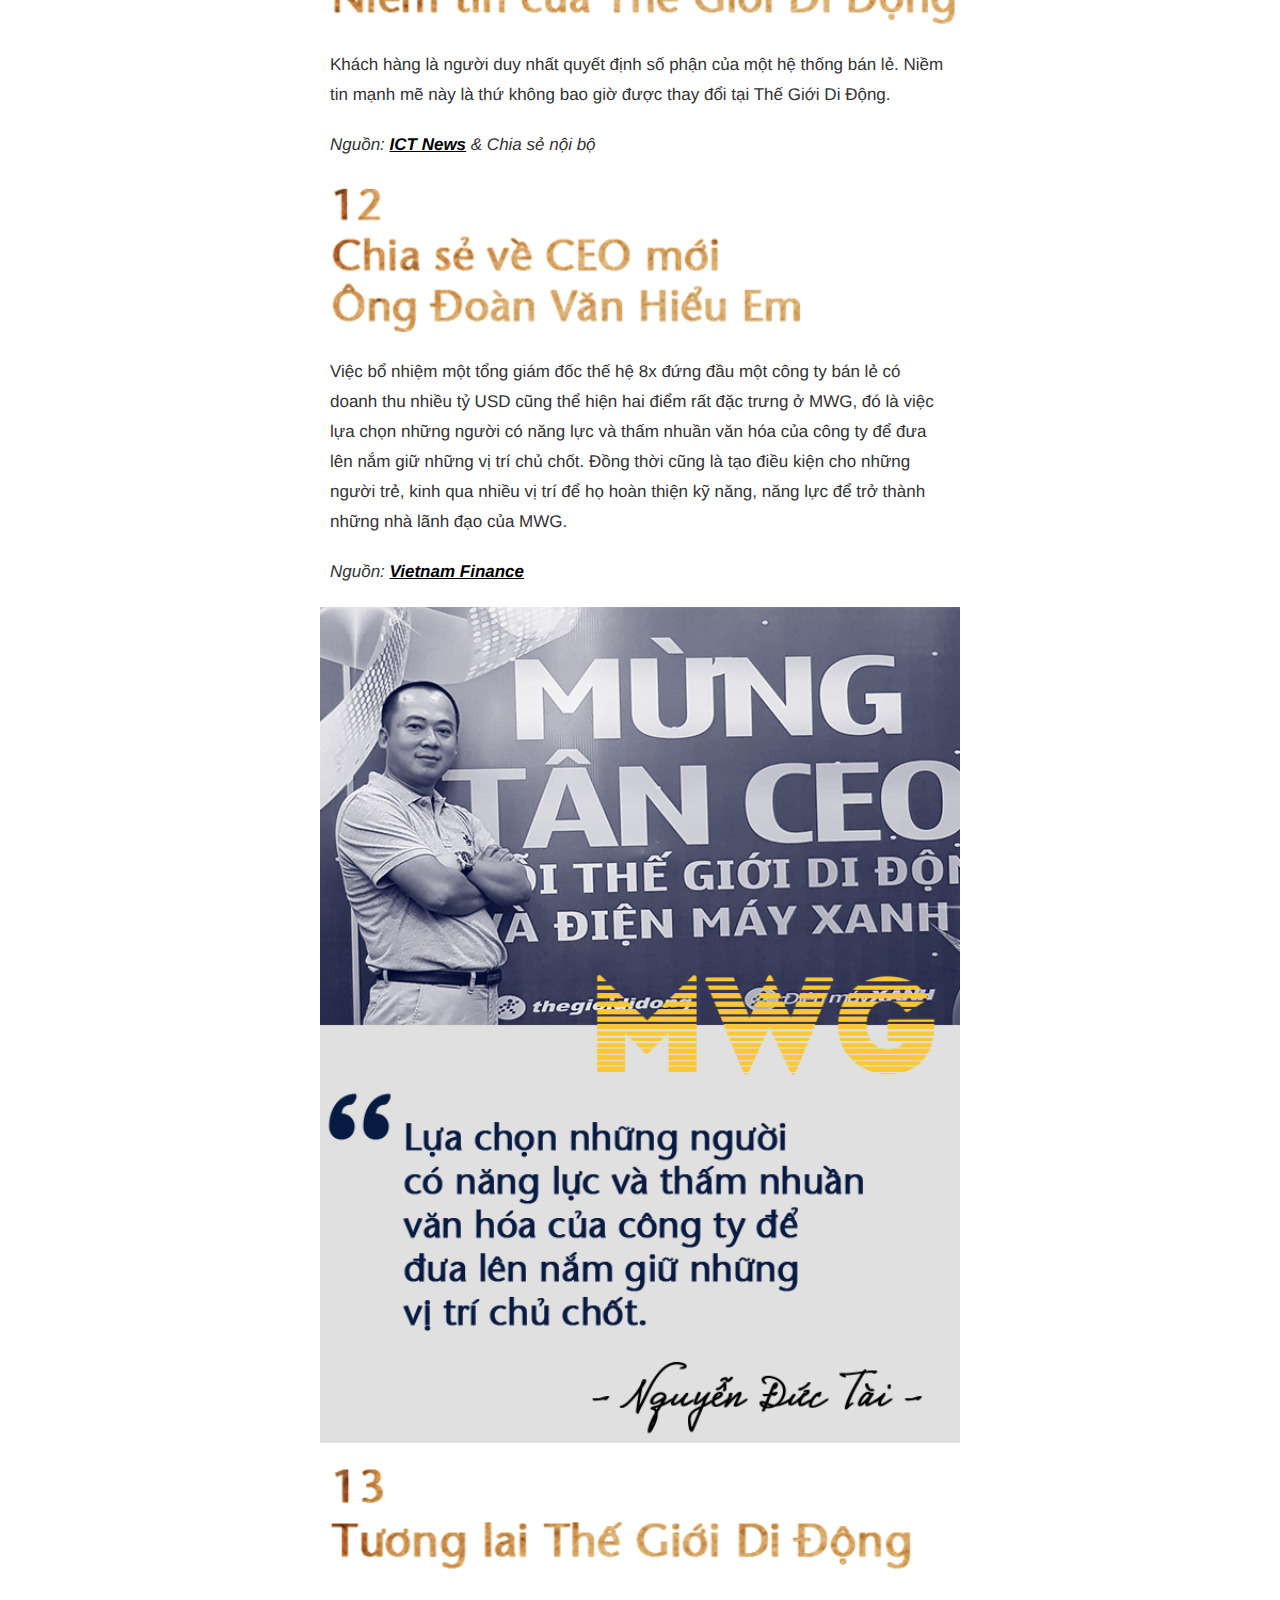
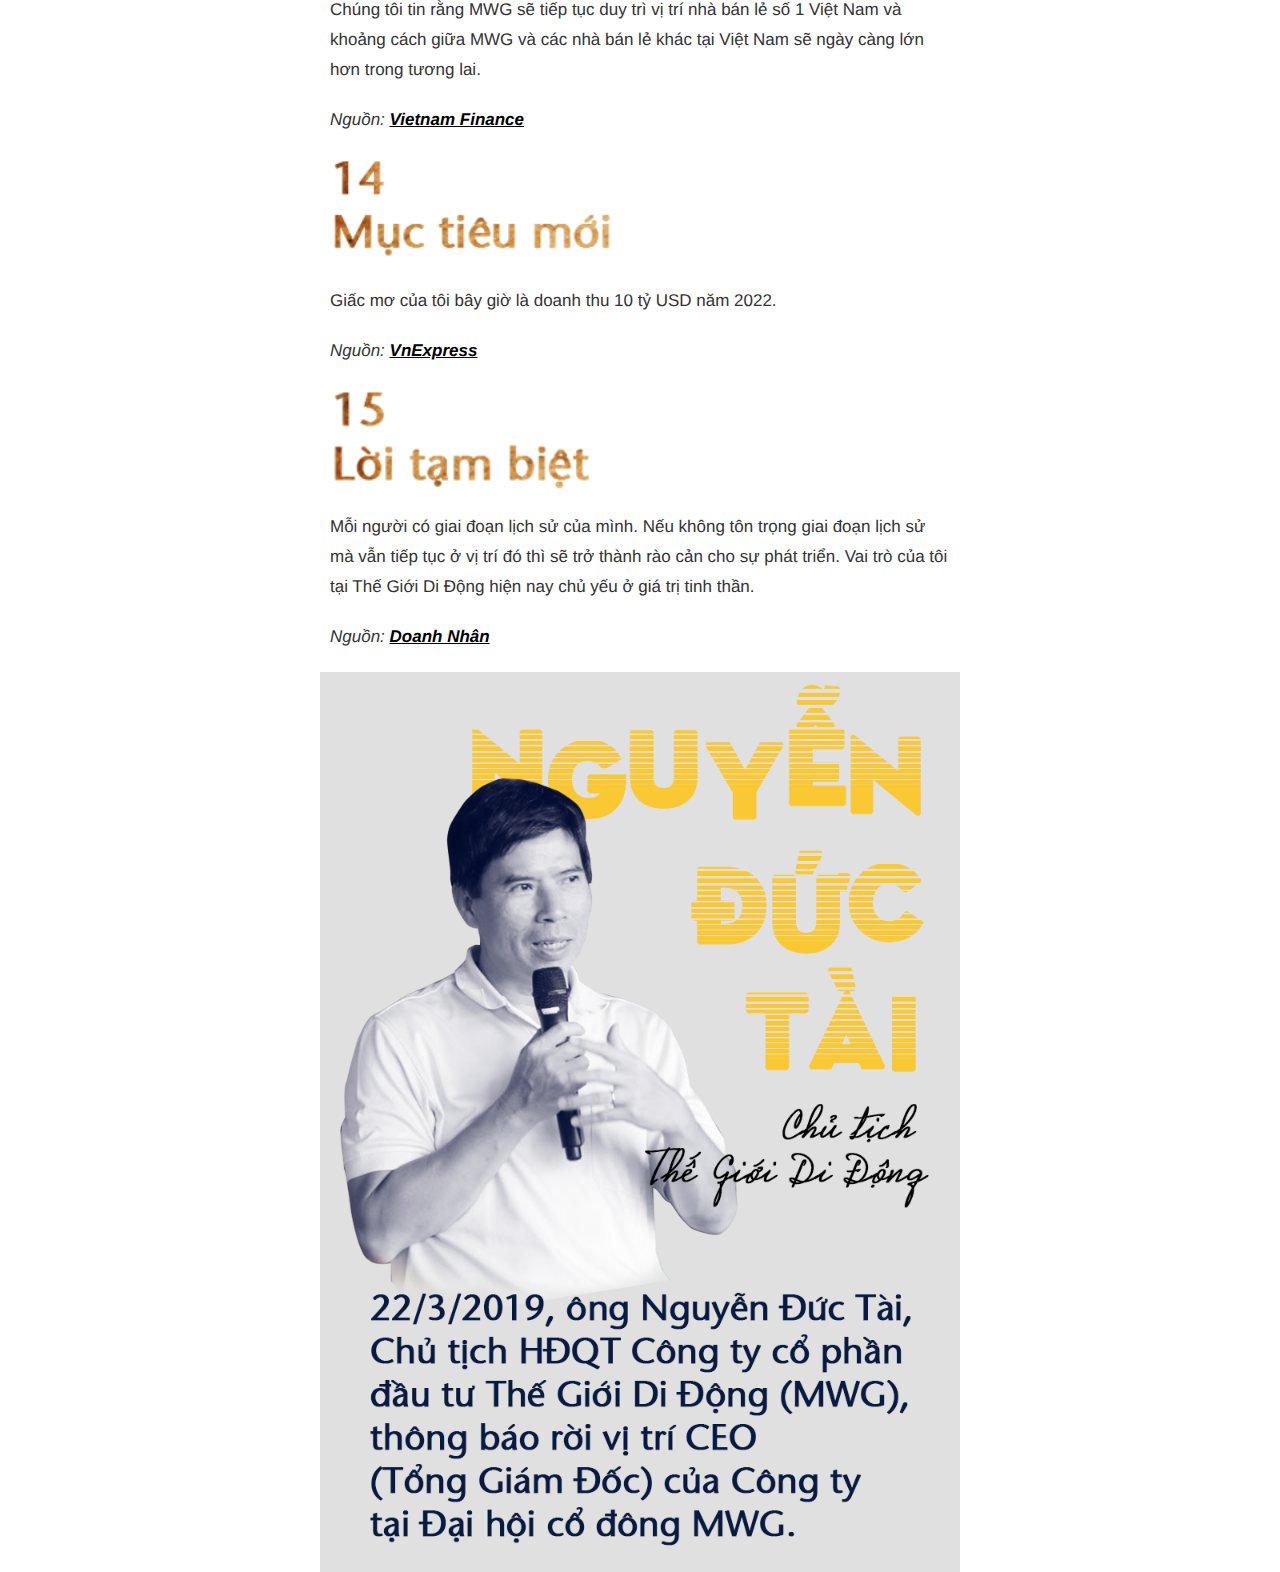
==== commit 1b887fb5: "update mobile" ====
--- a/MOBILE/index.html
+++ b/MOBILE/index.html
@@ -49,7 +49,7 @@
 			<p>Chừng nào các bạn thay đổi mối quan hệ đó thành quan hệ đồng hành. Chúng ta cùng nhau đồng hành và nếu có thành quả thì chúng ta cùng nhau chia sẻ. Khi đó doanh nghiệp sẽ đi rất nhanh... Người lao động là những người thực sự nhạy cảm. Họ biết đâu là chiêu trò giữ người, đâu là tấm lòng chia sẻ. Phần lớn nhân sự chỉ chỉ cho bạn chiêu trò để giữ người, còn tấm lòng thì chẳng ai dạy được ai.</p>
 			<p><i>Nguồn: <a rel="nofollow" href="http://genk.vn/chu-tich-the-gioi-di-dong-nguyen-duc-tai-chung-nao-toi-con-o-vi-tri-nay-se-khong-co-co-chieu-tro-co-cua-mua-ban-suc-lao-dong-voi-gia-re-mat-2017050210095935.chn" target="_blank" title="GenK" type="GenK">GenK</a> &amp; Doanh Nhân</i></p>
 			<div class="img-fullscreen">
-				<img src="images/img04.png">
+				<img src="images/img04.png" style="margin-bottom: 0!important">
 			</div>
 			<div class="outline">
 				<img src="images/outline06.png">
--- a/MOBILE/css/style.css
+++ b/MOBILE/css/style.css
@@ -144,4 +144,10 @@
 .buynow span{
     color: rgb(255, 255, 0);
     font-weight: bold;
+}
+
+.note{
+    font-size: 13px !important;
+    font-style: italic;
+    line-height: 20px !important;
 }